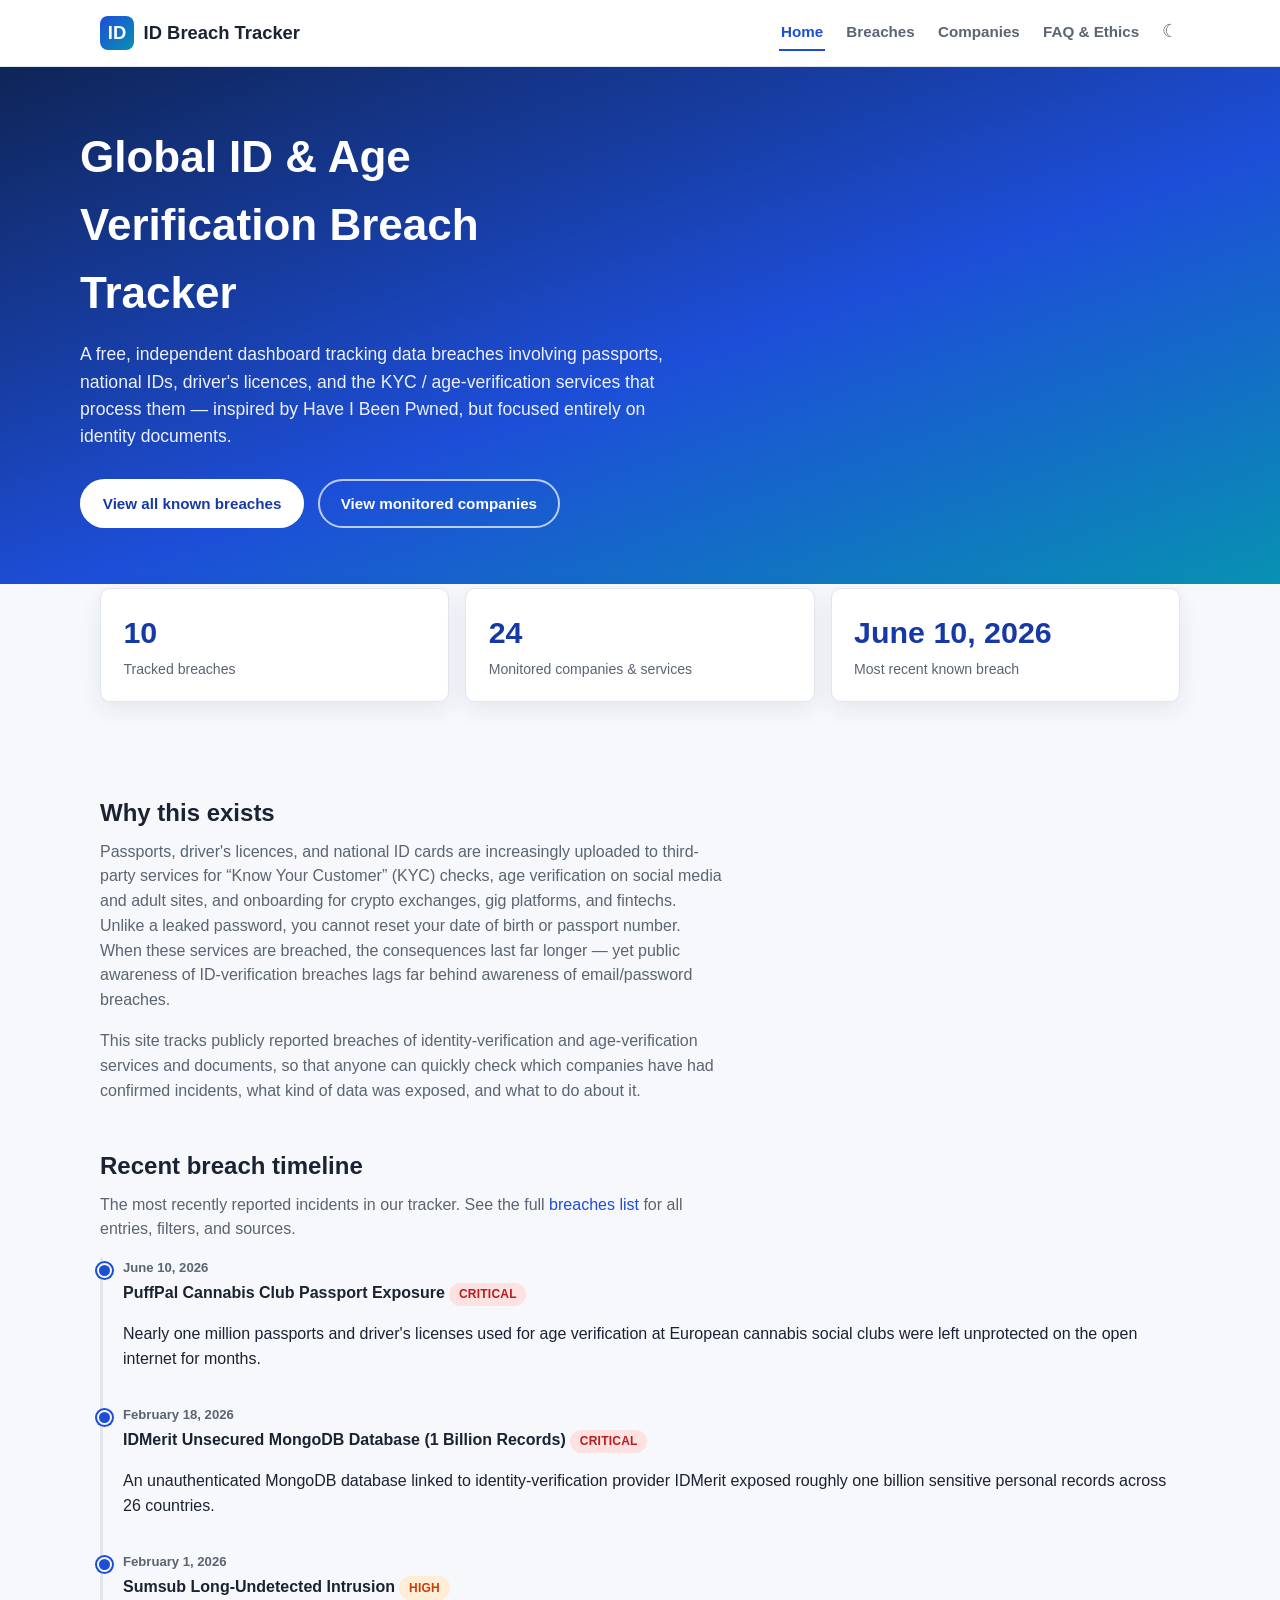
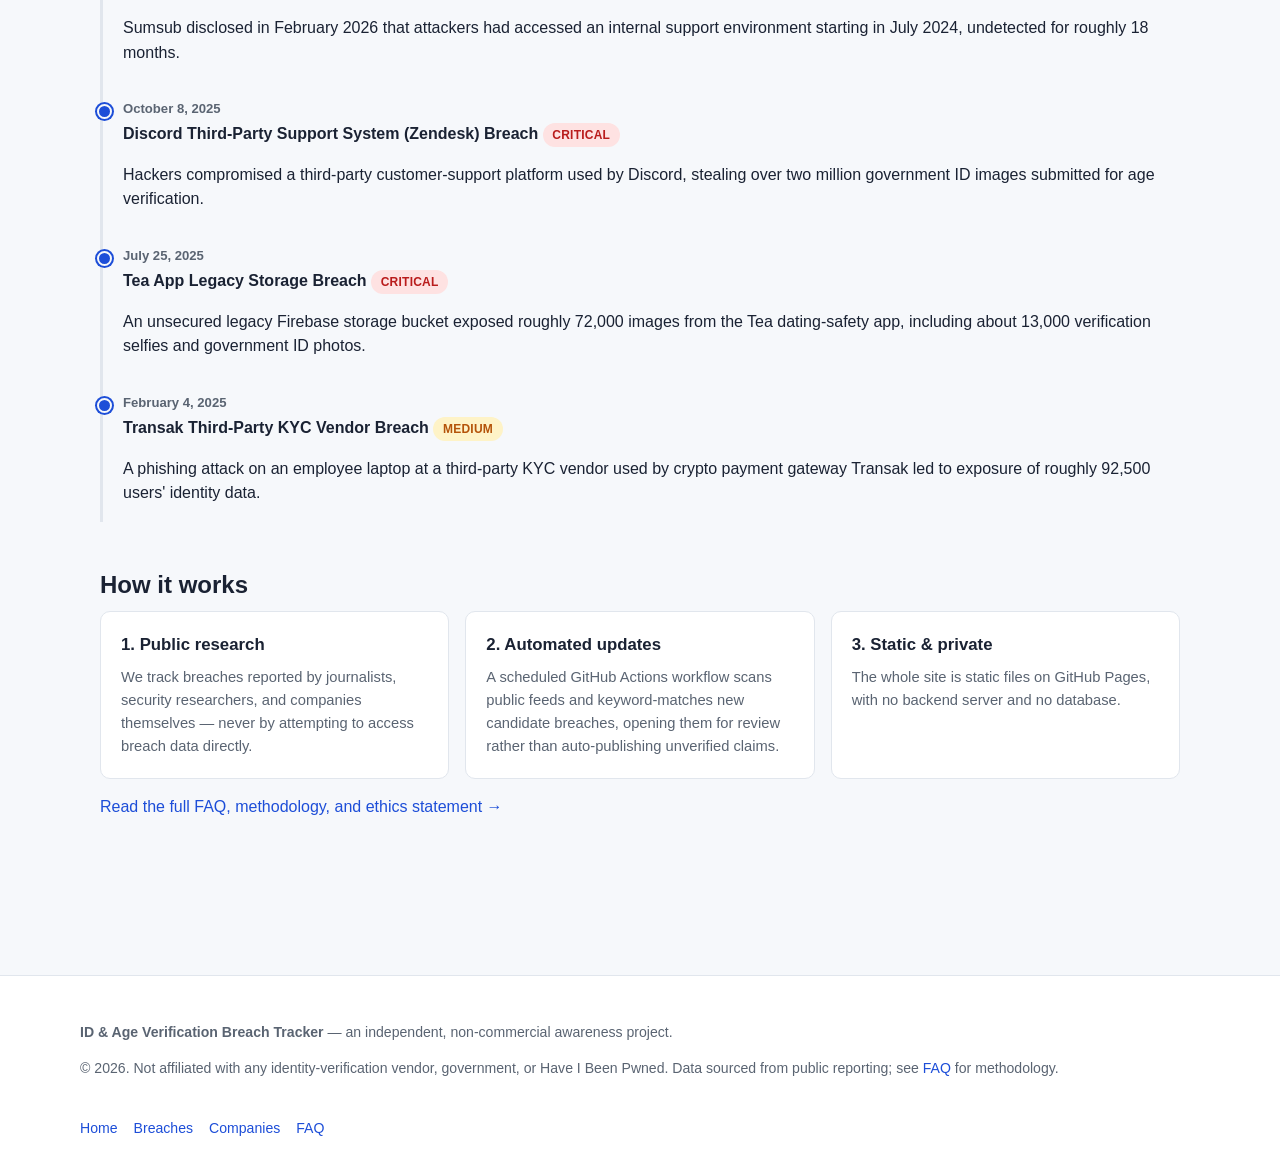
==== index.html @ c9e0ff4e "Force cache refresh (v2 asset versioning) and harden sort comparator" ====
<!DOCTYPE html>
<html lang="en">
<head>
<meta charset="UTF-8">
<meta name="viewport" content="width=device-width, initial-scale=1.0">
<title>Global ID & Age Verification Breach Tracker</title>
<meta name="description" content="Track worldwide data breaches involving passports, national IDs, driver's licences, and KYC/age-verification services.">
<link rel="icon" href="data:image/svg+xml,<svg xmlns=%22http://www.w3.org/2000/svg%22 viewBox=%220 0 100 100%22><rect width=%22100%22 height=%22100%22 rx=%2220%22 fill=%22%231d4ed8%22/><text x=%2250%22 y=%2265%22 font-size=%2250%22 fill=%22white%22 text-anchor=%22middle%22 font-family=%22sans-serif%22>ID</text></svg>">
<link rel="stylesheet" href="styles.css?v=v2">
<script>
(function() {
  try {
    var stored = localStorage.getItem('id-breach-tracker-theme');
    var theme = stored === 'dark' || stored === 'light' ? stored : (window.matchMedia('(prefers-color-scheme: dark)').matches ? 'dark' : 'light');
    document.documentElement.setAttribute('data-theme', theme);
  } catch (e) {}
})();
</script>
</head>
<body>
  <a class="skip-link" href="#main-content">Skip to main content</a>
  <header class="site-header">
    <div class="header-inner">
      <a class="brand" href="index.html">
        <span class="brand-mark" aria-hidden="true">ID</span>
        <span>ID Breach Tracker</span>
      </a>
      <nav class="main-nav" aria-label="Main navigation">
        <a href="index.html" aria-current="page">Home</a>
        <a href="breaches.html">Breaches</a>
        <a href="companies.html">Companies</a>
        <a href="faq.html">FAQ &amp; Ethics</a>
        <button type="button" id="theme-toggle" class="theme-toggle" aria-pressed="false" aria-label="Switch to dark mode" title="Switch to dark mode">☾</button>
      </nav>
    </div>
  </header>

<main id="main-content">
  <section class="hero">
    <div class="hero-inner">
      <h1>Global ID &amp; Age Verification Breach Tracker</h1>
      <p class="lede">A free, independent dashboard tracking data breaches involving passports, national IDs, driver's licences, and the KYC / age-verification services that process them &mdash; inspired by Have I Been Pwned, but focused entirely on identity documents.</p>
      <div class="hero-ctas">
        <a class="btn btn-primary" href="breaches.html">View all known breaches</a>
        <a class="btn btn-outline" href="companies.html">View monitored companies</a>
      </div>
    </div>
  </section>
  <div class="stats-grid" id="home-stats" aria-label="Site statistics">
    <div class="stat-card"><span class="stat-value">&hellip;</span><span class="stat-label">Loading stats</span></div>
  </div>
  <div class="page-container">
    <section aria-labelledby="what-heading">
      <h2 id="what-heading">Why this exists</h2>
      <p class="section-lede">Passports, driver's licences, and national ID cards are increasingly uploaded to third-party services for &ldquo;Know Your Customer&rdquo; (KYC) checks, age verification on social media and adult sites, and onboarding for crypto exchanges, gig platforms, and fintechs. Unlike a leaked password, you cannot reset your date of birth or passport number. When these services are breached, the consequences last far longer &mdash; yet public awareness of ID-verification breaches lags far behind awareness of email/password breaches.</p>
      <p class="section-lede">This site tracks publicly reported breaches of identity-verification and age-verification services and documents, so that anyone can quickly check which companies have had confirmed incidents, what kind of data was exposed, and what to do about it.</p>
    </section>
    <section aria-labelledby="timeline-heading">
      <h2 id="timeline-heading">Recent breach timeline</h2>
      <p class="section-lede">The most recently reported incidents in our tracker. See the full <a href="breaches.html">breaches list</a> for all entries, filters, and sources.</p>
      <div class="timeline" id="home-timeline" aria-live="polite"><p class="empty-state">Loading timeline&hellip;</p></div>
    </section>
    <section aria-labelledby="how-heading">
      <h2 id="how-heading">How it works</h2>
      <div class="card-grid">
        <div class="card"><h3>1. Public research</h3><p>We track breaches reported by journalists, security researchers, and companies themselves &mdash; never by attempting to access breach data directly.</p></div>
        <div class="card"><h3>2. Automated updates</h3><p>A scheduled GitHub Actions workflow scans public feeds and keyword-matches new candidate breaches, opening them for review rather than auto-publishing unverified claims.</p></div>
        <div class="card"><h3>3. Static &amp; private</h3><p>The whole site is static files on GitHub Pages, with no backend server and no database.</p></div>
      </div>
      <p><a href="faq.html">Read the full FAQ, methodology, and ethics statement →</a></p>
    </section>
  </div>

</main>
  <footer class="site-footer">
    <div class="footer-inner">
      <div>
        <p><strong>ID &amp; Age Verification Breach Tracker</strong> &mdash; an independent, non-commercial awareness project.</p>
        <p>&copy; <span id="footer-year">2026</span>. Not affiliated with any identity-verification vendor, government, or Have I Been Pwned. Data sourced from public reporting; see <a href="faq.html">FAQ</a> for methodology.</p>
      </div>
      <div class="footer-links">
        <a href="index.html">Home</a>
        <a href="breaches.html">Breaches</a>
        <a href="companies.html">Companies</a>
        <a href="faq.html">FAQ</a>
      </div>
    </div>
  </footer>

<script src="main.js?v=v2" defer></script>
</body>
</html>
---- styles.css ----
/* Global ID & Age Verification Breach Tracker - Stylesheet */
:root {
  --color-bg: #f6f8fb; --color-surface: #ffffff; --color-border: #e1e6ed;
  --color-text: #1a2233; --color-text-muted: #5a6472; --color-primary: #1d4ed8;
  --color-primary-dark: #1739a6; --color-accent: #0891b2; --color-danger: #b91c1c;
  --color-low: #15803d; --color-medium: #b45309; --color-high: #c2410c; --color-critical: #b91c1c;
  --radius: 10px; --max-width: 1120px;
  --font-sans: -apple-system, BlinkMacSystemFont, "Segoe UI", Roboto, Helvetica, Arial, sans-serif;
}
* { box-sizing: border-box; }
html { scroll-behavior: smooth; }
body { margin: 0; font-family: var(--font-sans); background: var(--color-bg); color: var(--color-text); line-height: 1.55; -webkit-font-smoothing: antialiased; transition: background 0.15s ease, color 0.15s ease; }
a { color: var(--color-primary); text-decoration: none; }
a:hover, a:focus { text-decoration: underline; }
a:focus-visible, button:focus-visible, input:focus-visible, select:focus-visible { outline: 3px solid var(--color-accent); outline-offset: 2px; }
img { max-width: 100%; }
.skip-link { position: absolute; left: -999px; top: 0; background: var(--color-primary); color: #fff; padding: 0.75rem 1rem; z-index: 100; border-radius: 0 0 8px 0; }
.skip-link:focus { left: 0; }
.site-header { background: var(--color-surface); border-bottom: 1px solid var(--color-border); position: sticky; top: 0; z-index: 20; transition: background 0.15s ease, border-color 0.15s ease; }
.header-inner { max-width: var(--max-width); margin: 0 auto; display: flex; align-items: center; justify-content: space-between; padding: 0.9rem 1.25rem; gap: 1rem; flex-wrap: wrap; }
.brand { display: flex; align-items: center; gap: 0.6rem; font-weight: 700; font-size: 1.15rem; color: var(--color-text); }
.brand-mark { display: inline-flex; align-items: center; justify-content: center; width: 34px; height: 34px; border-radius: 8px; background: linear-gradient(135deg, var(--color-primary), var(--color-accent)); color: #fff; font-weight: 800; }
.header-right { display: flex; align-items: center; gap: 1.5rem; flex-wrap: wrap; }
.main-nav { display: flex; align-items: center; gap: 1.25rem; flex-wrap: wrap; }
.main-nav a { color: var(--color-text-muted); font-weight: 600; font-size: 0.95rem; padding: 0.35rem 0.1rem; border-bottom: 2px solid transparent; }
.main-nav a:hover, .main-nav a[aria-current="page"] { color: var(--color-primary); text-decoration: none; border-bottom-color: var(--color-primary); }
.theme-toggle {
  appearance: none;
  background: transparent;
  border: none;
  color: var(--color-text-muted);
  font-size: 1.1rem;
  line-height: 1;
  padding: 0.35rem 0.1rem;
  margin: 0;
  cursor: pointer;
  border-bottom: 2px solid transparent;
  font-family: inherit;
  transition: color 0.15s ease;
}
.theme-toggle:hover { color: var(--color-primary); text-decoration: none; }
.page-container { max-width: var(--max-width); margin: 0 auto; padding: 2rem 1.25rem 4rem; }
.hero { background: linear-gradient(160deg, #0f2557 0%, #1d4ed8 55%, #0891b2 100%); color: #fff; padding: 3.5rem 1.25rem; transition: background 0.2s ease; }
.hero-inner { max-width: var(--max-width); margin: 0 auto; }
.hero h1 { font-size: clamp(1.9rem, 4vw, 2.75rem); margin: 0 0 0.9rem; max-width: 20ch; }
.hero p.lede { font-size: 1.1rem; max-width: 60ch; color: rgba(255,255,255,0.92); margin: 0 0 1.75rem; }
.hero-ctas { display: flex; gap: 0.85rem; flex-wrap: wrap; }
.btn { display: inline-block; padding: 0.7rem 1.3rem; border-radius: 999px; font-weight: 700; font-size: 0.95rem; cursor: pointer; border: 2px solid transparent; transition: transform 0.08s ease, background 0.15s ease; }
.btn:hover { text-decoration: none; transform: translateY(-1px); }
.btn-primary { background: #ffffff; color: var(--color-primary-dark); }
.btn-primary:hover { background: #eef2ff; }
.btn-outline { background: transparent; color: #fff; border-color: rgba(255,255,255,0.7); }
.btn-outline:hover { background: rgba(255,255,255,0.12); }
.btn-solid { background: var(--color-primary); color: #fff; }
.btn-solid:hover { background: var(--color-primary-dark); }
.stats-grid { display: grid; grid-template-columns: repeat(auto-fit, minmax(180px, 1fr)); gap: 1rem; margin: -2.5rem auto 2.5rem; max-width: var(--max-width); padding: 0 1.25rem; position: relative; z-index: 5; }
.stat-card { background: var(--color-surface); border: 1px solid var(--color-border); border-radius: var(--radius); padding: 1.25rem 1.4rem; box-shadow: 0 8px 24px rgba(15, 37, 87, 0.08); transition: background 0.15s ease, border-color 0.15s ease; }
.stat-value { font-size: 1.9rem; font-weight: 800; color: var(--color-primary-dark); display: block; }
.stat-label { color: var(--color-text-muted); font-size: 0.88rem; }
section { margin-bottom: 2.75rem; }
section > h2 { font-size: 1.5rem; margin-bottom: 0.5rem; }
section > p.section-lede { color: var(--color-text-muted); max-width: 70ch; margin-top: 0; }
.card-grid { display: grid; grid-template-columns: repeat(auto-fill, minmax(280px, 1fr)); gap: 1rem; }
.card { background: var(--color-surface); border: 1px solid var(--color-border); border-radius: var(--radius); padding: 1.25rem; display: flex; flex-direction: column; gap: 0.5rem; transition: background 0.15s ease, border-color 0.15s ease; }
.card h3 { margin: 0; font-size: 1.05rem; }
.card p { margin: 0; color: var(--color-text-muted); font-size: 0.92rem; }
.timeline { border-left: 3px solid var(--color-border); padding-left: 1.25rem; display: flex; flex-direction: column; gap: 1.1rem; }
.timeline-item { position: relative; }
.timeline-item::before { content: ""; position: absolute; left: -1.62rem; top: 0.3rem; width: 11px; height: 11px; border-radius: 50%; background: var(--color-primary); border: 2px solid var(--color-bg); box-shadow: 0 0 0 2px var(--color-primary); }
.timeline-date { font-size: 0.82rem; color: var(--color-text-muted); font-weight: 600; }
.timeline-title { font-weight: 700; margin: 0.15rem 0; }
.timeline-item a { color: var(--color-text); }
.timeline-item a:hover { color: var(--color-primary); }
.badge { display: inline-block; padding: 0.15rem 0.6rem; border-radius: 999px; font-size: 0.75rem; font-weight: 700; text-transform: uppercase; letter-spacing: 0.02em; }
.badge-low { background: #dcfce7; color: var(--color-low); }
.badge-medium { background: #fef3c7; color: var(--color-medium); }
.badge-high { background: #ffedd5; color: var(--color-high); }
.badge-critical { background: #fee2e2; color: var(--color-critical); }
.badge-region { background: #e0e7ff; color: #3730a3; }
.badge-type { background: #cffafe; color: #155e75; }
.filter-bar { display: flex; flex-wrap: wrap; gap: 0.75rem; align-items: end; background: var(--color-surface); border: 1px solid var(--color-border); border-radius: var(--radius); padding: 1rem; margin-bottom: 1.25rem; transition: background 0.15s ease, border-color 0.15s ease; }
.filter-field { display: flex; flex-direction: column; gap: 0.3rem; min-width: 160px; }
.filter-field label { font-size: 0.8rem; font-weight: 700; color: var(--color-text-muted); }
input, select, textarea { font-family: inherit; font-size: 0.95rem; padding: 0.55rem 0.7rem; border: 1px solid var(--color-border); border-radius: 8px; background: var(--color-surface); color: var(--color-text); }
.filter-count { margin-left: auto; color: var(--color-text-muted); font-size: 0.9rem; align-self: center; }
.breach-list { display: flex; flex-direction: column; gap: 0.9rem; }
.breach-card { background: var(--color-surface); border: 1px solid var(--color-border); border-radius: var(--radius); padding: 1.25rem 1.4rem; transition: background 0.15s ease, border-color 0.15s ease; }
.breach-card-top { display: flex; justify-content: space-between; gap: 1rem; flex-wrap: wrap; align-items: baseline; }
.breach-card h3 { margin: 0.2rem 0 0.4rem; font-size: 1.15rem; }
.breach-meta { display: flex; gap: 0.4rem; flex-wrap: wrap; margin: 0.4rem 0 0.6rem; }
.breach-card .summary { margin: 0 0 0.6rem; color: var(--color-text); }
.breach-card details summary { cursor: pointer; font-weight: 700; color: var(--color-primary); font-size: 0.9rem; margin-top: 0.4rem; }
.breach-card details[open] summary { margin-bottom: 0.5rem; }
.source-list { margin: 0.4rem 0 0; padding-left: 1.2rem; font-size: 0.88rem; }
.data-types-list { display: flex; flex-wrap: wrap; gap: 0.35rem; margin: 0.4rem 0; padding: 0; list-style: none; }
.data-types-list li { background: #f1f5f9; border: 1px solid var(--color-border); padding: 0.15rem 0.55rem; border-radius: 6px; font-size: 0.78rem; color: var(--color-text-muted); }
.company-card { position: relative; }
.company-card h3 a { color: var(--color-text); }
.company-card .company-link { font-size: 0.85rem; }
.company-badges { display: flex; gap: 0.4rem; flex-wrap: wrap; }
.breach-count { font-size: 0.85rem; font-weight: 700; color: var(--color-danger); }
.breach-count.none { color: var(--color-low); }
.check-form { background: var(--color-surface); border: 1px solid var(--color-border); border-radius: var(--radius); padding: 1.5rem; display: flex; flex-direction: column; gap: 1.25rem; max-width: 640px; }
.check-form fieldset { border: none; padding: 0; margin: 0; display: flex; flex-direction: column; gap: 0.5rem; }
.check-form legend { font-weight: 700; margin-bottom: 0.4rem; padding: 0; }
.checkbox-grid { display: grid; grid-template-columns: repeat(auto-fill, minmax(180px, 1fr)); gap: 0.5rem; max-height: 260px; overflow-y: auto; padding: 0.75rem; border: 1px solid var(--color-border); border-radius: 8px; background: var(--color-bg); }
.checkbox-item { display: flex; align-items: center; gap: 0.5rem; font-size: 0.92rem; }
.checkbox-item input { margin: 0; }
#check-results { margin-top: 1.5rem; }
.result-banner { border-radius: var(--radius); padding: 1.1rem 1.3rem; margin-bottom: 1rem; font-weight: 600; }
.result-banner.warn { background: #fef2f2; border: 1px solid #fecaca; color: #7f1d1d; }
.result-banner.ok { background: #f0fdf4; border: 1px solid #bbf7d0; color: #14532d; }
.guidance-list { padding-left: 1.3rem; }
.guidance-list li { margin-bottom: 0.4rem; }
.faq-item { background: var(--color-surface); border: 1px solid var(--color-border); border-radius: var(--radius); padding: 1rem 1.25rem; margin-bottom: 0.75rem; transition: background 0.15s ease, border-color 0.15s ease; }
.faq-item summary { font-weight: 700; cursor: pointer; font-size: 1.02rem; }
.faq-item[open] summary { margin-bottom: 0.6rem; }
.site-footer { border-top: 1px solid var(--color-border); background: var(--color-surface); padding: 2rem 1.25rem; margin-top: 3rem; transition: background 0.15s ease, border-color 0.15s ease; }
.footer-inner { max-width: var(--max-width); margin: 0 auto; display: flex; justify-content: space-between; gap: 1.5rem; flex-wrap: wrap; color: var(--color-text-muted); font-size: 0.88rem; }
.footer-links { display: flex; gap: 1rem; flex-wrap: wrap; }
.visually-hidden { position: absolute; width: 1px; height: 1px; overflow: hidden; clip: rect(0 0 0 0); white-space: nowrap; }
.empty-state { text-align: center; padding: 2.5rem 1rem; color: var(--color-text-muted); }
@media (max-width: 640px) {
  .header-inner { flex-direction: column; align-items: flex-start; }
  .stats-grid { margin-top: -1.5rem; }
  .filter-count { margin-left: 0; }
}

/* ---------- Dark mode ---------- */
[data-theme="dark"] {
  --color-bg: #0f1420;
  --color-surface: #171e2e;
  --color-border: #2a3346;
  --color-text: #e6e9f0;
  --color-text-muted: #9aa4b8;
  --color-primary: #5b8def;
  --color-primary-dark: #7ea6f5;
  --color-accent: #22d3ee;
  --color-danger: #f87171;
  --color-low: #4ade80;
  --color-medium: #fbbf24;
  --color-high: #fb923c;
  --color-critical: #f87171;
}
[data-theme="dark"] .hero {
  background: linear-gradient(160deg, #060b1a 0%, #14265e 55%, #075566 100%);
}
[data-theme="dark"] .btn-primary { background: #1a2233; color: #cfe0ff; }
[data-theme="dark"] .btn-primary:hover { background: #22304a; }
[data-theme="dark"] .badge-low { background: #123423; }
[data-theme="dark"] .badge-medium { background: #3a2c08; }
[data-theme="dark"] .badge-high { background: #3a2308; }
[data-theme="dark"] .badge-critical { background: #3a1414; }
[data-theme="dark"] .badge-region { background: #1c2340; color: #b7c3ff; }
[data-theme="dark"] .badge-type { background: #103038; color: #8fe3f2; }
[data-theme="dark"] .data-types-list li { background: #1b2334; }
[data-theme="dark"] .result-banner.warn { background: #3a1414; border-color: #5c2323; color: #ffd0d0; }
[data-theme="dark"] .result-banner.ok { background: #12301f; border-color: #205234; color: #c6f5da; }
[data-theme="dark"] .stat-card { box-shadow: 0 8px 24px rgba(0, 0, 0, 0.35); }
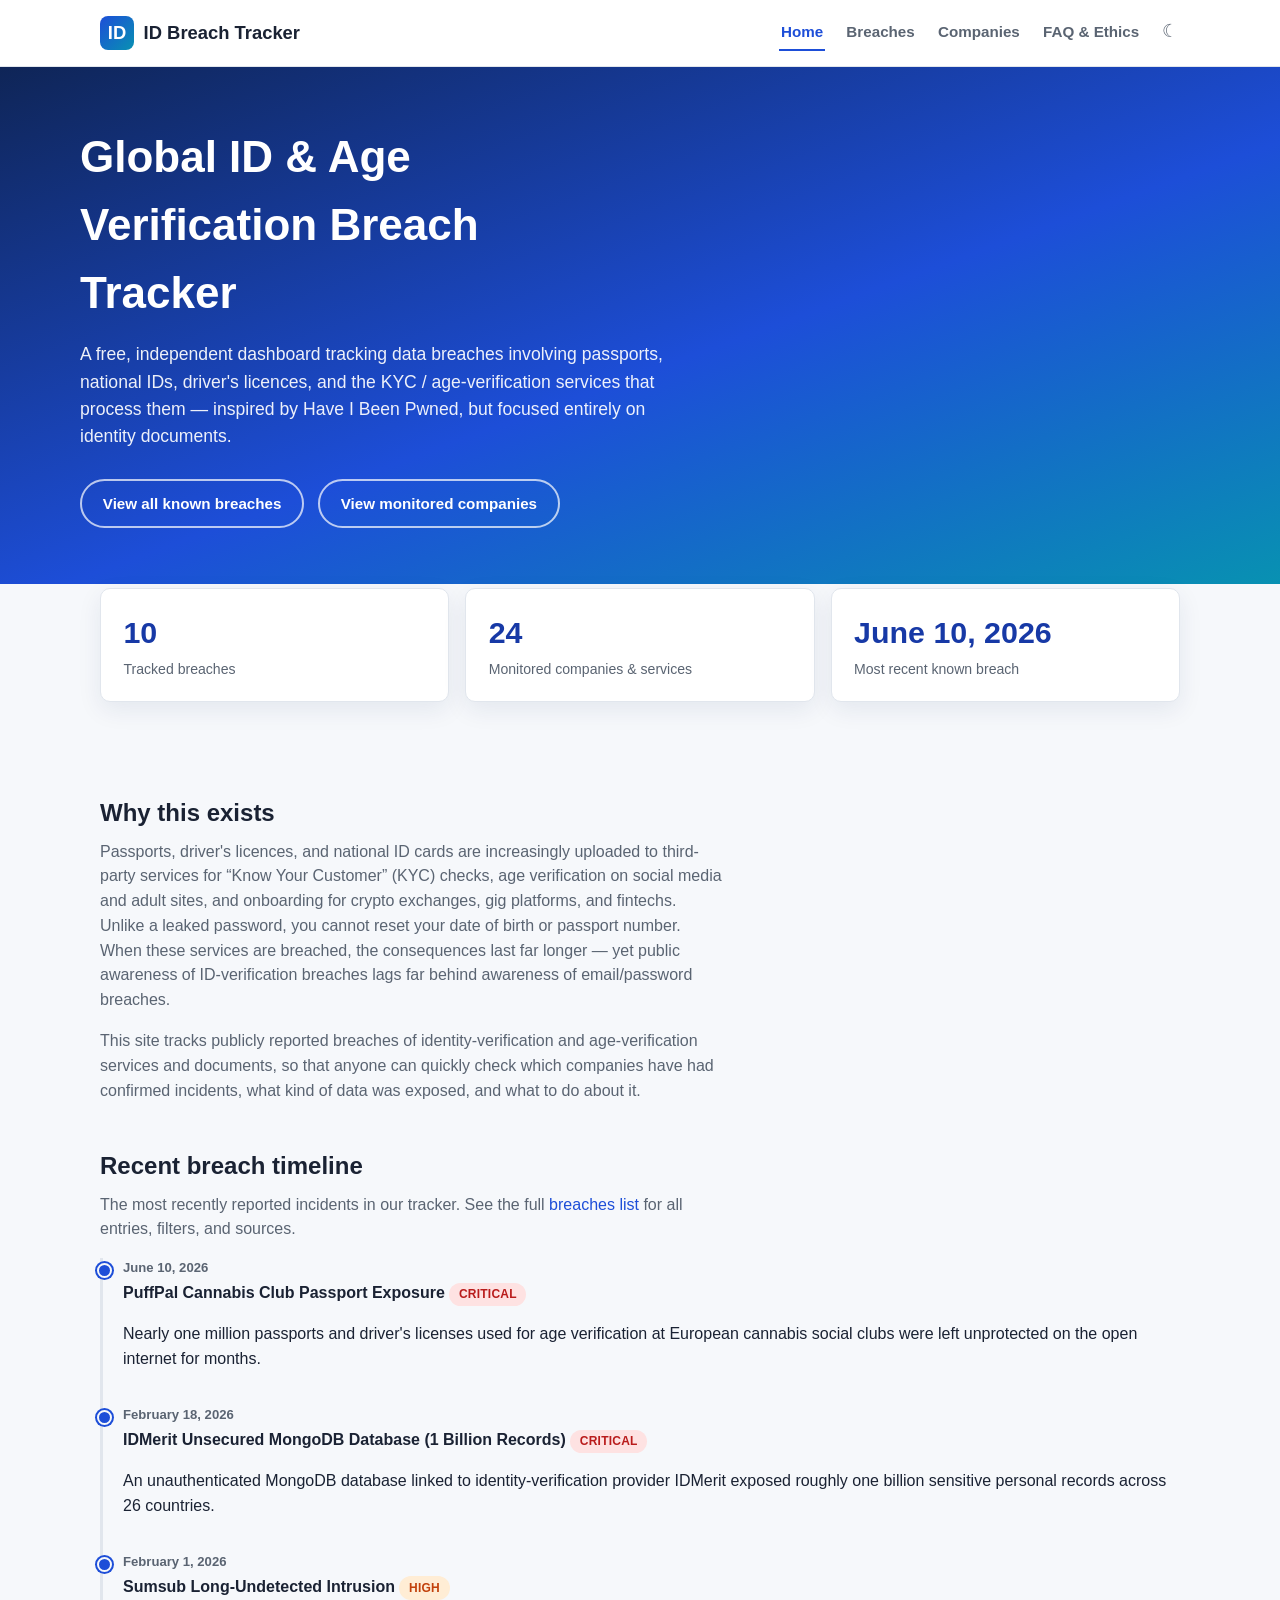
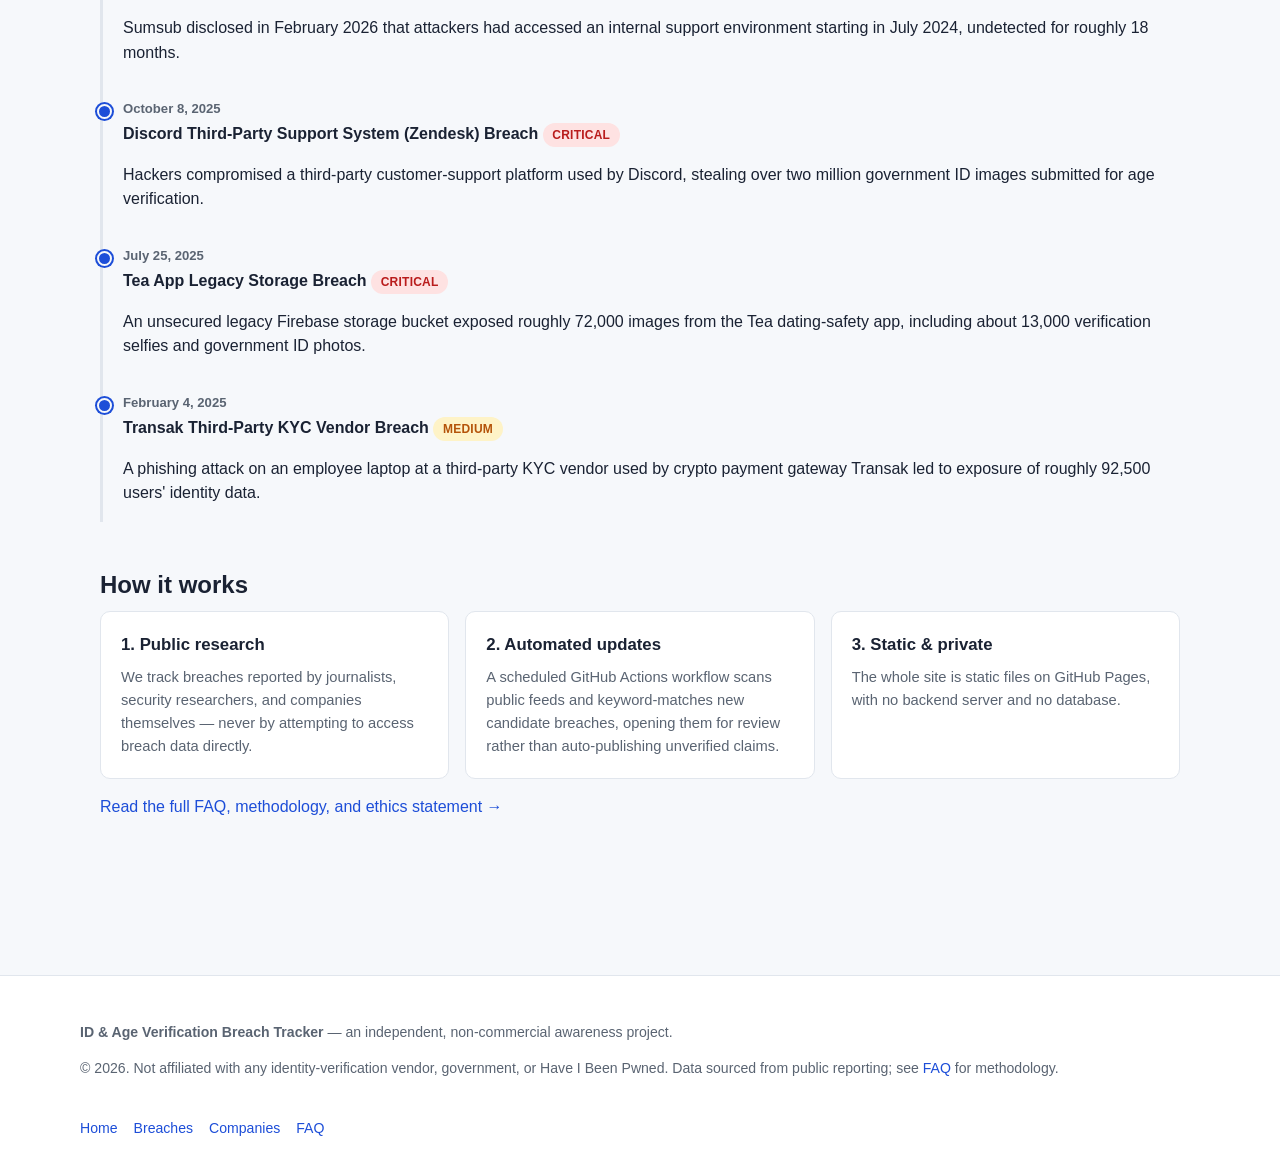
==== commit 801ff46f: "Make homepage hero buttons match: both use outline style" ====
--- a/index.html
+++ b/index.html
@@ -6,7 +6,7 @@
 <title>Global ID & Age Verification Breach Tracker</title>
 <meta name="description" content="Track worldwide data breaches involving passports, national IDs, driver's licences, and KYC/age-verification services.">
 <link rel="icon" href="data:image/svg+xml,<svg xmlns=%22http://www.w3.org/2000/svg%22 viewBox=%220 0 100 100%22><rect width=%22100%22 height=%22100%22 rx=%2220%22 fill=%22%231d4ed8%22/><text x=%2250%22 y=%2265%22 font-size=%2250%22 fill=%22white%22 text-anchor=%22middle%22 font-family=%22sans-serif%22>ID</text></svg>">
-<link rel="stylesheet" href="styles.css?v=v2">
+<link rel="stylesheet" href="styles.css?v=v3">
 <script>
 (function() {
   try {
@@ -41,7 +41,7 @@
       <h1>Global ID &amp; Age Verification Breach Tracker</h1>
       <p class="lede">A free, independent dashboard tracking data breaches involving passports, national IDs, driver's licences, and the KYC / age-verification services that process them &mdash; inspired by Have I Been Pwned, but focused entirely on identity documents.</p>
       <div class="hero-ctas">
-        <a class="btn btn-primary" href="breaches.html">View all known breaches</a>
+        <a class="btn btn-outline" href="breaches.html">View all known breaches</a>
         <a class="btn btn-outline" href="companies.html">View monitored companies</a>
       </div>
     </div>
@@ -87,6 +87,6 @@
     </div>
   </footer>
 
-<script src="main.js?v=v2" defer></script>
+<script src="main.js?v=v3" defer></script>
 </body>
 </html>
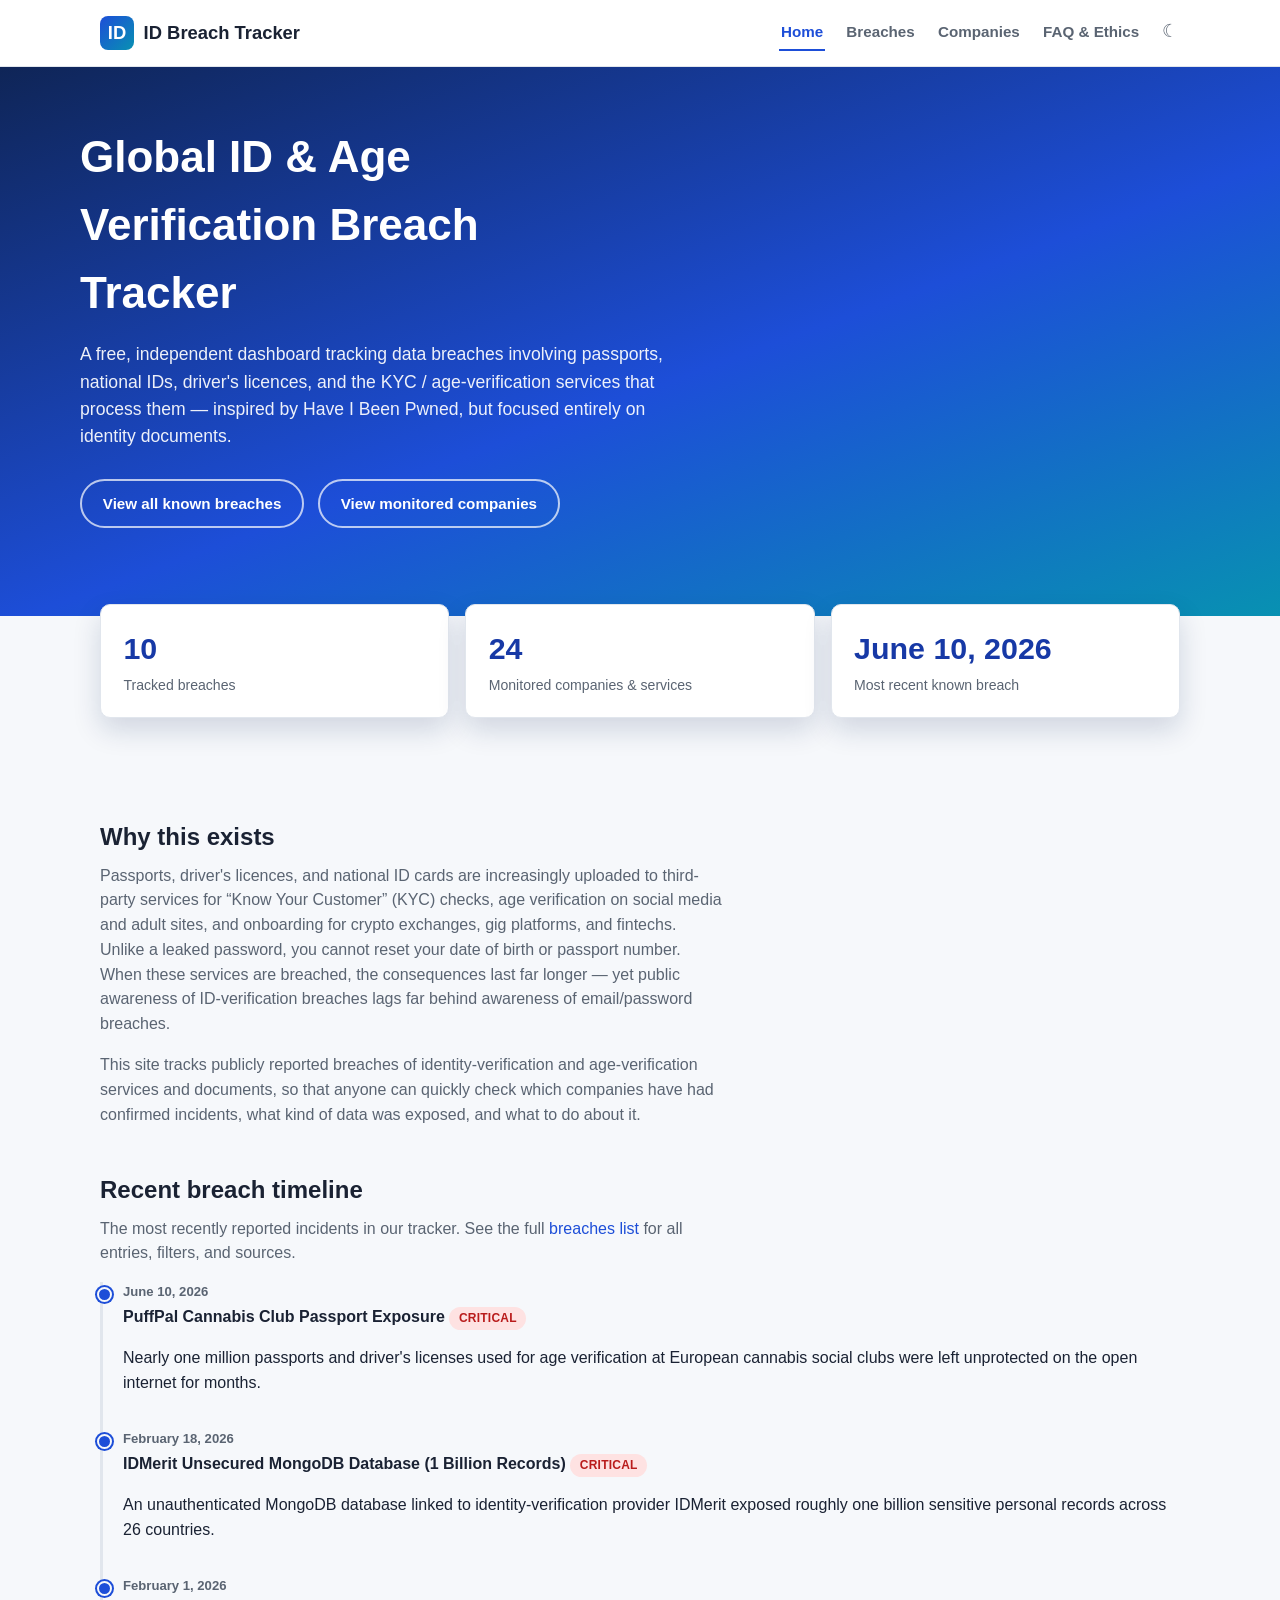
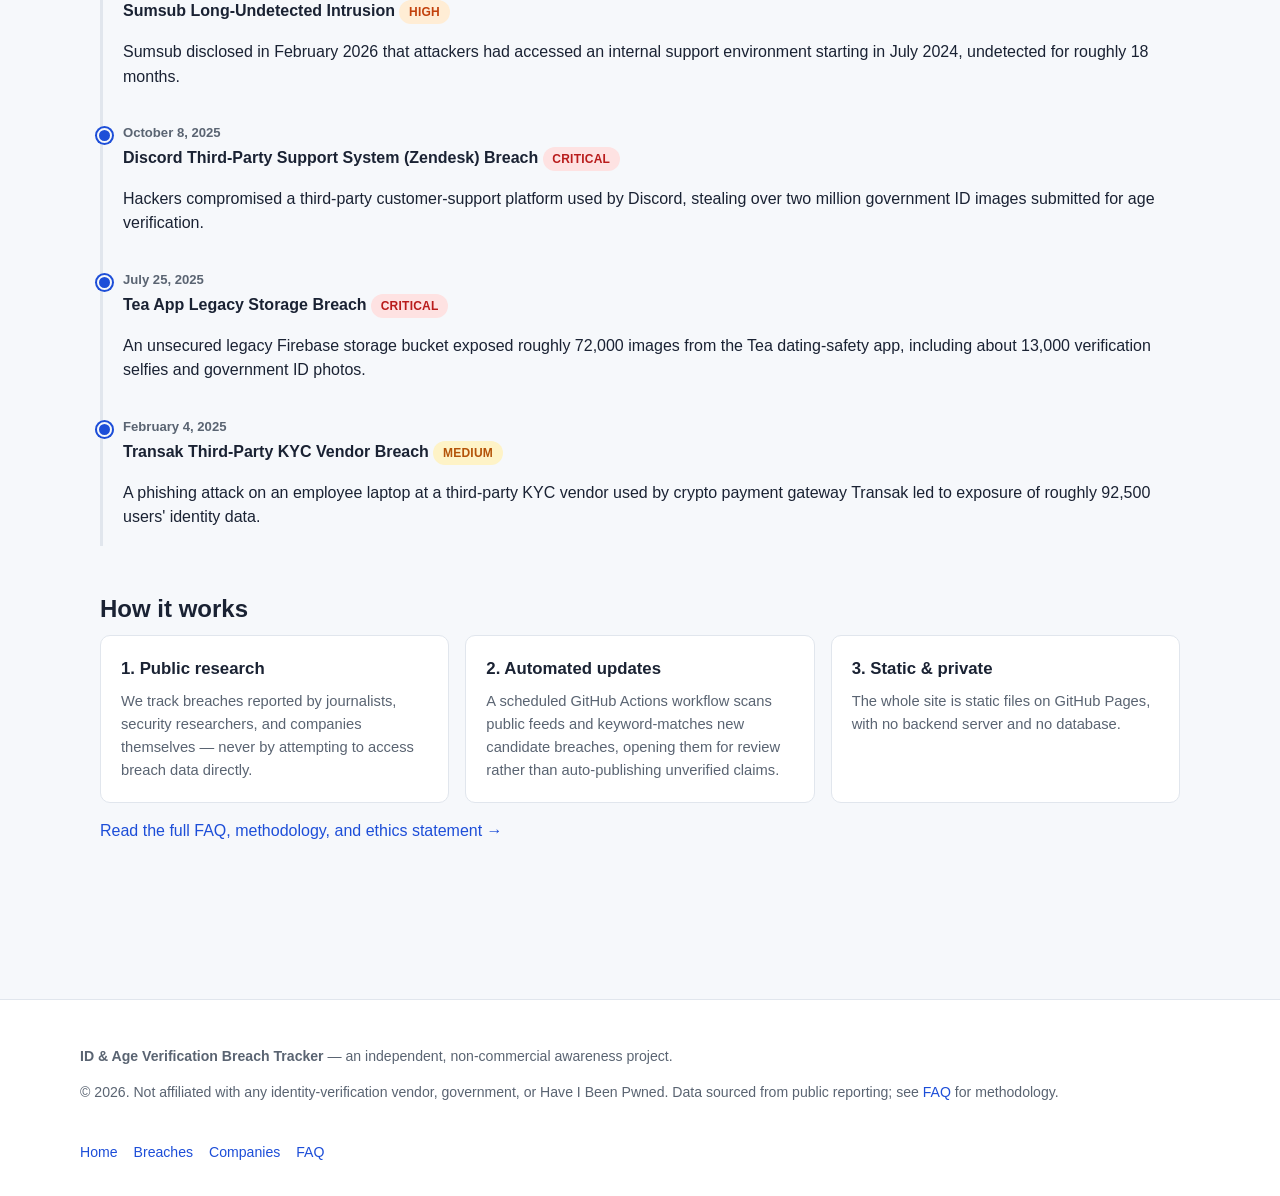
==== commit 4faed917: "Bump asset version to v4 so all pages pick up the new hero/stats spacing" ====
--- a/index.html
+++ b/index.html
@@ -6,7 +6,7 @@
 <title>Global ID & Age Verification Breach Tracker</title>
 <meta name="description" content="Track worldwide data breaches involving passports, national IDs, driver's licences, and KYC/age-verification services.">
 <link rel="icon" href="data:image/svg+xml,<svg xmlns=%22http://www.w3.org/2000/svg%22 viewBox=%220 0 100 100%22><rect width=%22100%22 height=%22100%22 rx=%2220%22 fill=%22%231d4ed8%22/><text x=%2250%22 y=%2265%22 font-size=%2250%22 fill=%22white%22 text-anchor=%22middle%22 font-family=%22sans-serif%22>ID</text></svg>">
-<link rel="stylesheet" href="styles.css?v=v3">
+<link rel="stylesheet" href="styles.css?v=v4">
 <script>
 (function() {
   try {
@@ -87,6 +87,6 @@
     </div>
   </footer>
 
-<script src="main.js?v=v3" defer></script>
+<script src="main.js?v=v4" defer></script>
 </body>
 </html>
--- a/styles.css
+++ b/styles.css
@@ -40,7 +40,7 @@
 }
 .theme-toggle:hover { color: var(--color-primary); text-decoration: none; }
 .page-container { max-width: var(--max-width); margin: 0 auto; padding: 2rem 1.25rem 4rem; }
-.hero { background: linear-gradient(160deg, #0f2557 0%, #1d4ed8 55%, #0891b2 100%); color: #fff; padding: 3.5rem 1.25rem; transition: background 0.2s ease; }
+.hero { background: linear-gradient(160deg, #0f2557 0%, #1d4ed8 55%, #0891b2 100%); color: #fff; padding: 3.5rem 1.25rem 5.5rem; transition: background 0.2s ease; }
 .hero-inner { max-width: var(--max-width); margin: 0 auto; }
 .hero h1 { font-size: clamp(1.9rem, 4vw, 2.75rem); margin: 0 0 0.9rem; max-width: 20ch; }
 .hero p.lede { font-size: 1.1rem; max-width: 60ch; color: rgba(255,255,255,0.92); margin: 0 0 1.75rem; }
@@ -53,8 +53,8 @@
 .btn-outline:hover { background: rgba(255,255,255,0.12); }
 .btn-solid { background: var(--color-primary); color: #fff; }
 .btn-solid:hover { background: var(--color-primary-dark); }
-.stats-grid { display: grid; grid-template-columns: repeat(auto-fit, minmax(180px, 1fr)); gap: 1rem; margin: -2.5rem auto 2.5rem; max-width: var(--max-width); padding: 0 1.25rem; position: relative; z-index: 5; }
-.stat-card { background: var(--color-surface); border: 1px solid var(--color-border); border-radius: var(--radius); padding: 1.25rem 1.4rem; box-shadow: 0 8px 24px rgba(15, 37, 87, 0.08); transition: background 0.15s ease, border-color 0.15s ease; }
+.stats-grid { display: grid; grid-template-columns: repeat(auto-fit, minmax(180px, 1fr)); gap: 1rem; margin: -3.5rem auto 3rem; max-width: var(--max-width); padding: 0 1.25rem; position: relative; z-index: 5; }
+.stat-card { background: var(--color-surface); border: 1px solid var(--color-border); border-radius: var(--radius); padding: 1.25rem 1.4rem; box-shadow: 0 12px 28px rgba(15, 37, 87, 0.16); transition: background 0.15s ease, border-color 0.15s ease; }
 .stat-value { font-size: 1.9rem; font-weight: 800; color: var(--color-primary-dark); display: block; }
 .stat-label { color: var(--color-text-muted); font-size: 0.88rem; }
 section { margin-bottom: 2.75rem; }
@@ -122,7 +122,7 @@
 .empty-state { text-align: center; padding: 2.5rem 1rem; color: var(--color-text-muted); }
 @media (max-width: 640px) {
   .header-inner { flex-direction: column; align-items: flex-start; }
-  .stats-grid { margin-top: -1.5rem; }
+  .stats-grid { margin-top: -2rem; }
   .filter-count { margin-left: 0; }
 }
 
@@ -156,4 +156,4 @@
 [data-theme="dark"] .data-types-list li { background: #1b2334; }
 [data-theme="dark"] .result-banner.warn { background: #3a1414; border-color: #5c2323; color: #ffd0d0; }
 [data-theme="dark"] .result-banner.ok { background: #12301f; border-color: #205234; color: #c6f5da; }
-[data-theme="dark"] .stat-card { box-shadow: 0 8px 24px rgba(0, 0, 0, 0.35); }
+[data-theme="dark"] .stat-card { box-shadow: 0 12px 28px rgba(0, 0, 0, 0.45); }
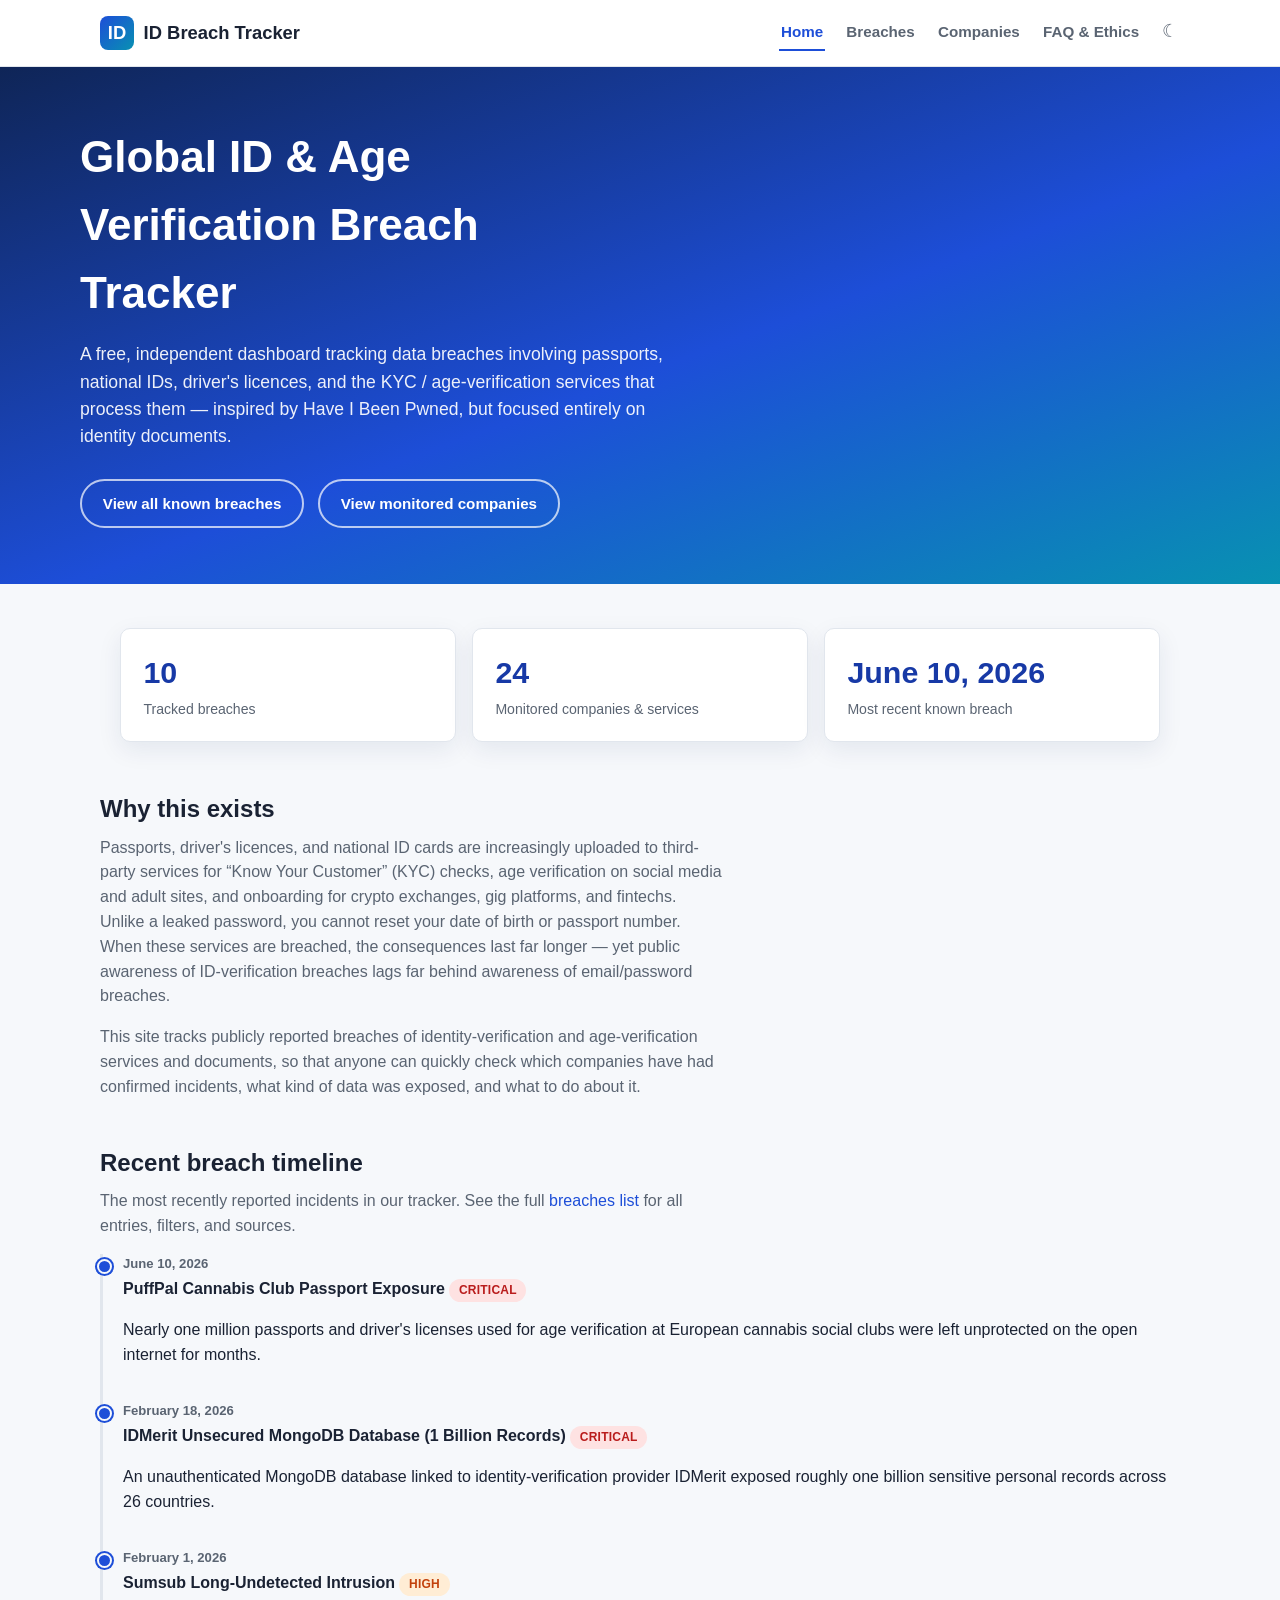
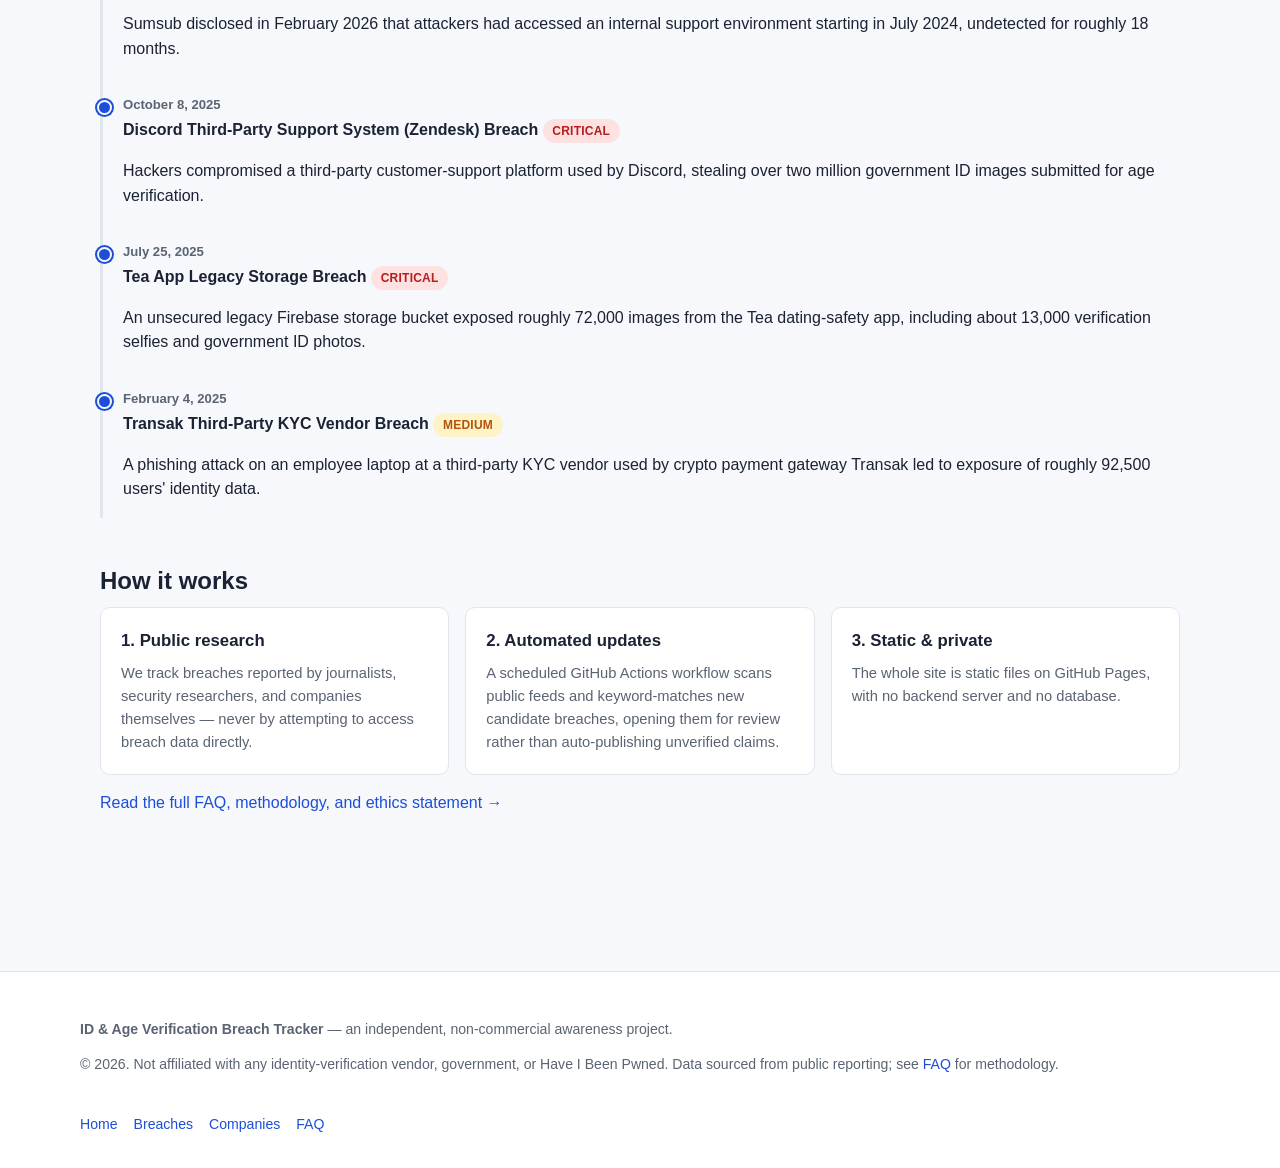
==== commit 9d536324: "Fix stats card spacing: move below hero into page container (v5)" ====
--- a/index.html
+++ b/index.html
@@ -6,7 +6,7 @@
 <title>Global ID & Age Verification Breach Tracker</title>
 <meta name="description" content="Track worldwide data breaches involving passports, national IDs, driver's licences, and KYC/age-verification services.">
 <link rel="icon" href="data:image/svg+xml,<svg xmlns=%22http://www.w3.org/2000/svg%22 viewBox=%220 0 100 100%22><rect width=%22100%22 height=%22100%22 rx=%2220%22 fill=%22%231d4ed8%22/><text x=%2250%22 y=%2265%22 font-size=%2250%22 fill=%22white%22 text-anchor=%22middle%22 font-family=%22sans-serif%22>ID</text></svg>">
-<link rel="stylesheet" href="styles.css?v=v4">
+<link rel="stylesheet" href="styles.css?v=v5">
 <script>
 (function() {
   try {
@@ -46,10 +46,10 @@
       </div>
     </div>
   </section>
-  <div class="stats-grid" id="home-stats" aria-label="Site statistics">
-    <div class="stat-card"><span class="stat-value">&hellip;</span><span class="stat-label">Loading stats</span></div>
-  </div>
-  <div class="page-container">
+  <div class="page-container" style="padding-top:0;">
+    <div class="stats-grid" id="home-stats" aria-label="Site statistics">
+      <div class="stat-card"><span class="stat-value">&hellip;</span><span class="stat-label">Loading stats</span></div>
+    </div>
     <section aria-labelledby="what-heading">
       <h2 id="what-heading">Why this exists</h2>
       <p class="section-lede">Passports, driver's licences, and national ID cards are increasingly uploaded to third-party services for &ldquo;Know Your Customer&rdquo; (KYC) checks, age verification on social media and adult sites, and onboarding for crypto exchanges, gig platforms, and fintechs. Unlike a leaked password, you cannot reset your date of birth or passport number. When these services are breached, the consequences last far longer &mdash; yet public awareness of ID-verification breaches lags far behind awareness of email/password breaches.</p>
@@ -87,6 +87,6 @@
     </div>
   </footer>
 
-<script src="main.js?v=v4" defer></script>
+<script src="main.js?v=v5" defer></script>
 </body>
 </html>
--- a/styles.css
+++ b/styles.css
@@ -40,7 +40,7 @@
 }
 .theme-toggle:hover { color: var(--color-primary); text-decoration: none; }
 .page-container { max-width: var(--max-width); margin: 0 auto; padding: 2rem 1.25rem 4rem; }
-.hero { background: linear-gradient(160deg, #0f2557 0%, #1d4ed8 55%, #0891b2 100%); color: #fff; padding: 3.5rem 1.25rem 5.5rem; transition: background 0.2s ease; }
+.hero { background: linear-gradient(160deg, #0f2557 0%, #1d4ed8 55%, #0891b2 100%); color: #fff; padding: 3.5rem 1.25rem; transition: background 0.2s ease; }
 .hero-inner { max-width: var(--max-width); margin: 0 auto; }
 .hero h1 { font-size: clamp(1.9rem, 4vw, 2.75rem); margin: 0 0 0.9rem; max-width: 20ch; }
 .hero p.lede { font-size: 1.1rem; max-width: 60ch; color: rgba(255,255,255,0.92); margin: 0 0 1.75rem; }
@@ -53,8 +53,8 @@
 .btn-outline:hover { background: rgba(255,255,255,0.12); }
 .btn-solid { background: var(--color-primary); color: #fff; }
 .btn-solid:hover { background: var(--color-primary-dark); }
-.stats-grid { display: grid; grid-template-columns: repeat(auto-fit, minmax(180px, 1fr)); gap: 1rem; margin: -3.5rem auto 3rem; max-width: var(--max-width); padding: 0 1.25rem; position: relative; z-index: 5; }
-.stat-card { background: var(--color-surface); border: 1px solid var(--color-border); border-radius: var(--radius); padding: 1.25rem 1.4rem; box-shadow: 0 12px 28px rgba(15, 37, 87, 0.16); transition: background 0.15s ease, border-color 0.15s ease; }
+.stats-grid { display: grid; grid-template-columns: repeat(auto-fit, minmax(180px, 1fr)); gap: 1rem; margin: 2.5rem auto 3rem; max-width: var(--max-width); padding: 0 1.25rem; position: relative; z-index: 5; }
+.stat-card { background: var(--color-surface); border: 1px solid var(--color-border); border-radius: var(--radius); padding: 1.25rem 1.4rem; box-shadow: 0 8px 24px rgba(15, 37, 87, 0.08); transition: background 0.15s ease, border-color 0.15s ease; }
 .stat-value { font-size: 1.9rem; font-weight: 800; color: var(--color-primary-dark); display: block; }
 .stat-label { color: var(--color-text-muted); font-size: 0.88rem; }
 section { margin-bottom: 2.75rem; }
@@ -122,7 +122,6 @@
 .empty-state { text-align: center; padding: 2.5rem 1rem; color: var(--color-text-muted); }
 @media (max-width: 640px) {
   .header-inner { flex-direction: column; align-items: flex-start; }
-  .stats-grid { margin-top: -2rem; }
   .filter-count { margin-left: 0; }
 }
 
@@ -156,4 +155,4 @@
 [data-theme="dark"] .data-types-list li { background: #1b2334; }
 [data-theme="dark"] .result-banner.warn { background: #3a1414; border-color: #5c2323; color: #ffd0d0; }
 [data-theme="dark"] .result-banner.ok { background: #12301f; border-color: #205234; color: #c6f5da; }
-[data-theme="dark"] .stat-card { box-shadow: 0 12px 28px rgba(0, 0, 0, 0.45); }
+[data-theme="dark"] .stat-card { box-shadow: 0 8px 24px rgba(0, 0, 0, 0.35); }
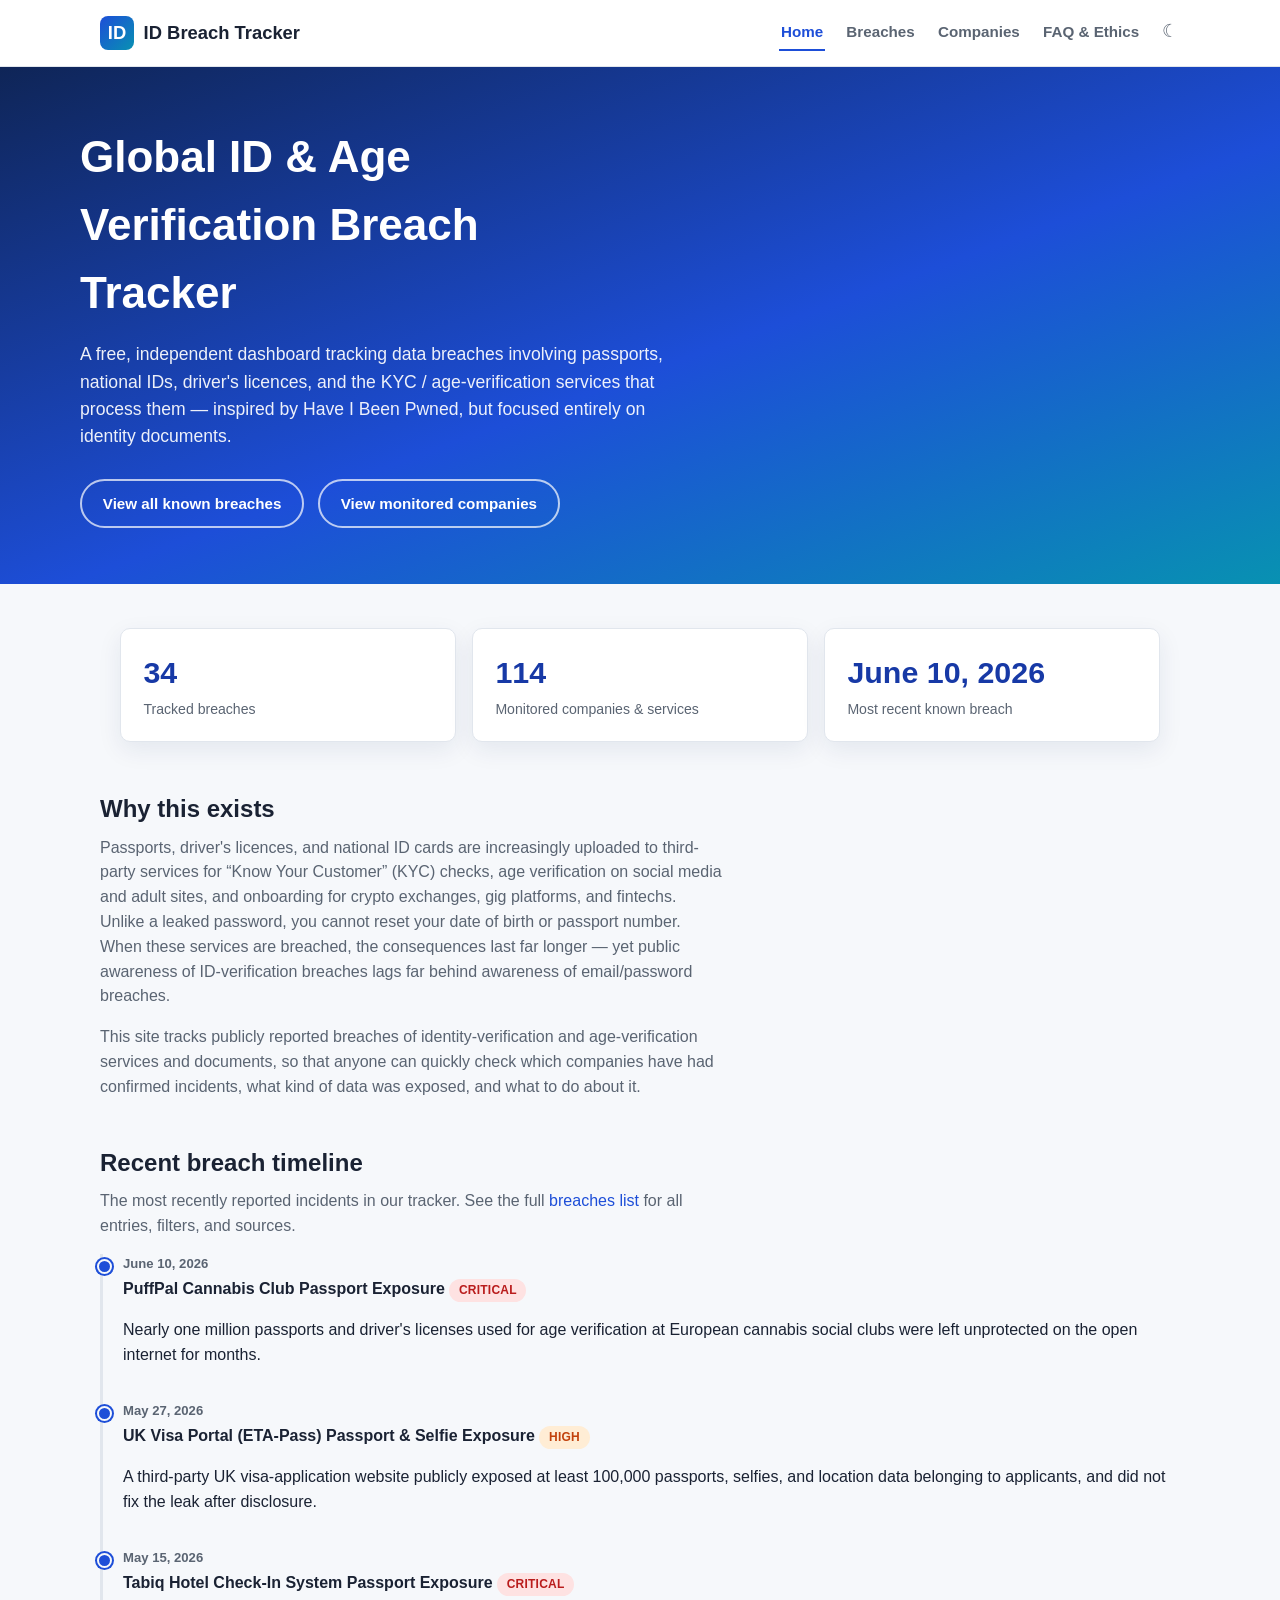
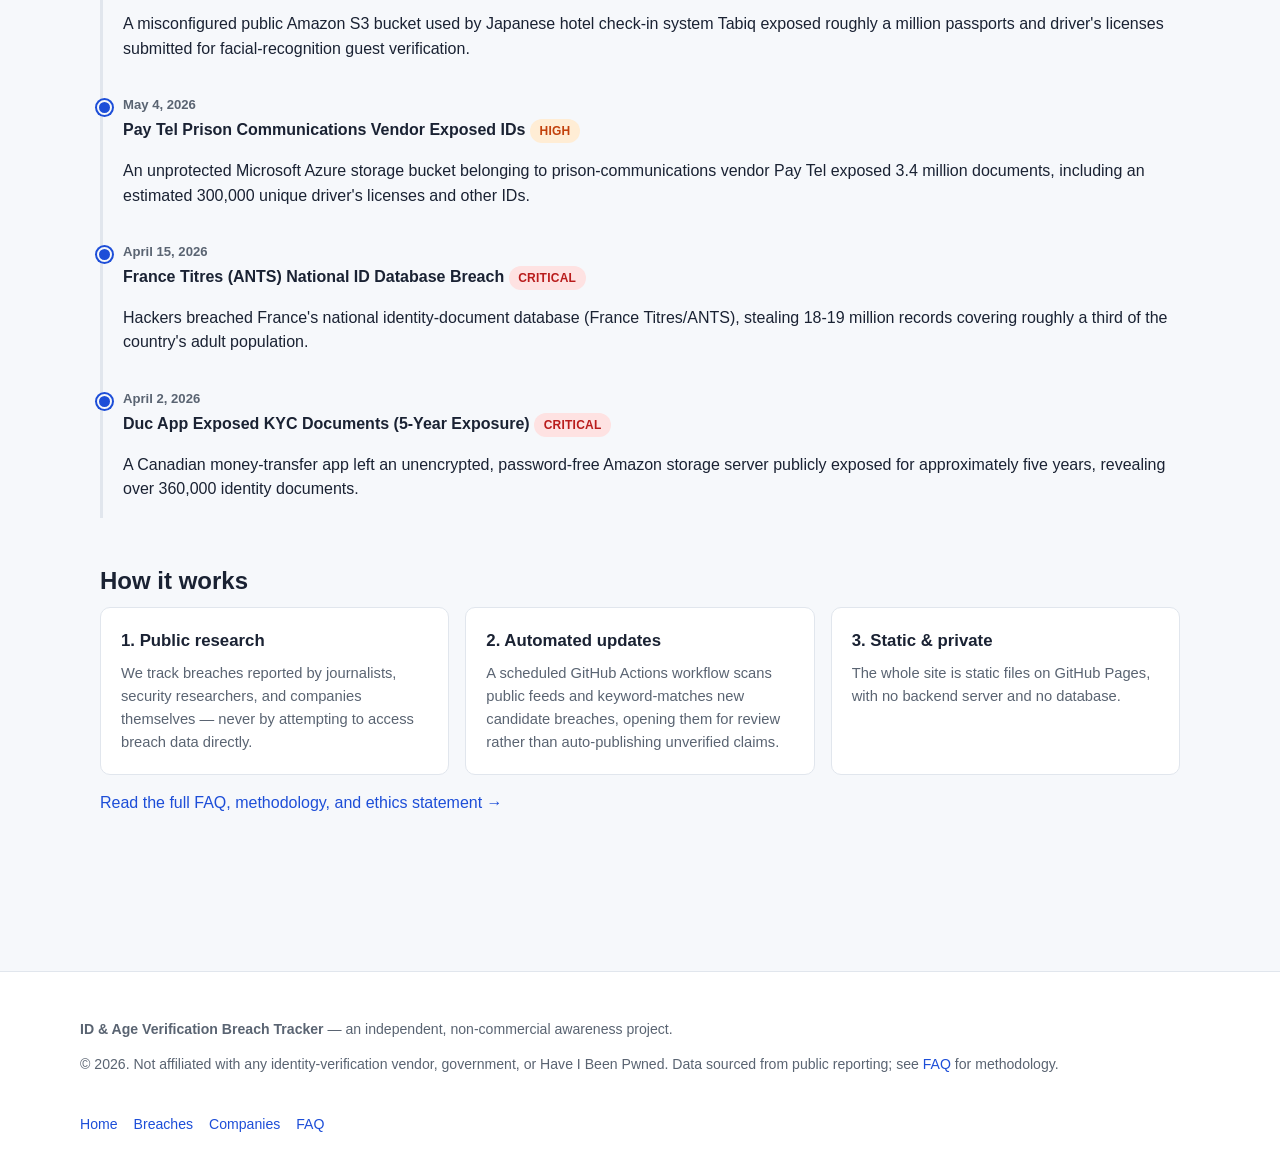
==== commit c143b733: "Bump asset version to v6 on index.html and breaches.html to load Batch 3 merge logic" ====
--- a/index.html
+++ b/index.html
@@ -6,7 +6,7 @@
 <title>Global ID & Age Verification Breach Tracker</title>
 <meta name="description" content="Track worldwide data breaches involving passports, national IDs, driver's licences, and KYC/age-verification services.">
 <link rel="icon" href="data:image/svg+xml,<svg xmlns=%22http://www.w3.org/2000/svg%22 viewBox=%220 0 100 100%22><rect width=%22100%22 height=%22100%22 rx=%2220%22 fill=%22%231d4ed8%22/><text x=%2250%22 y=%2265%22 font-size=%2250%22 fill=%22white%22 text-anchor=%22middle%22 font-family=%22sans-serif%22>ID</text></svg>">
-<link rel="stylesheet" href="styles.css?v=v5">
+<link rel="stylesheet" href="styles.css?v=v6">
 <script>
 (function() {
   try {
@@ -87,6 +87,6 @@
     </div>
   </footer>
 
-<script src="main.js?v=v5" defer></script>
+<script src="main.js?v=v6" defer></script>
 </body>
 </html>
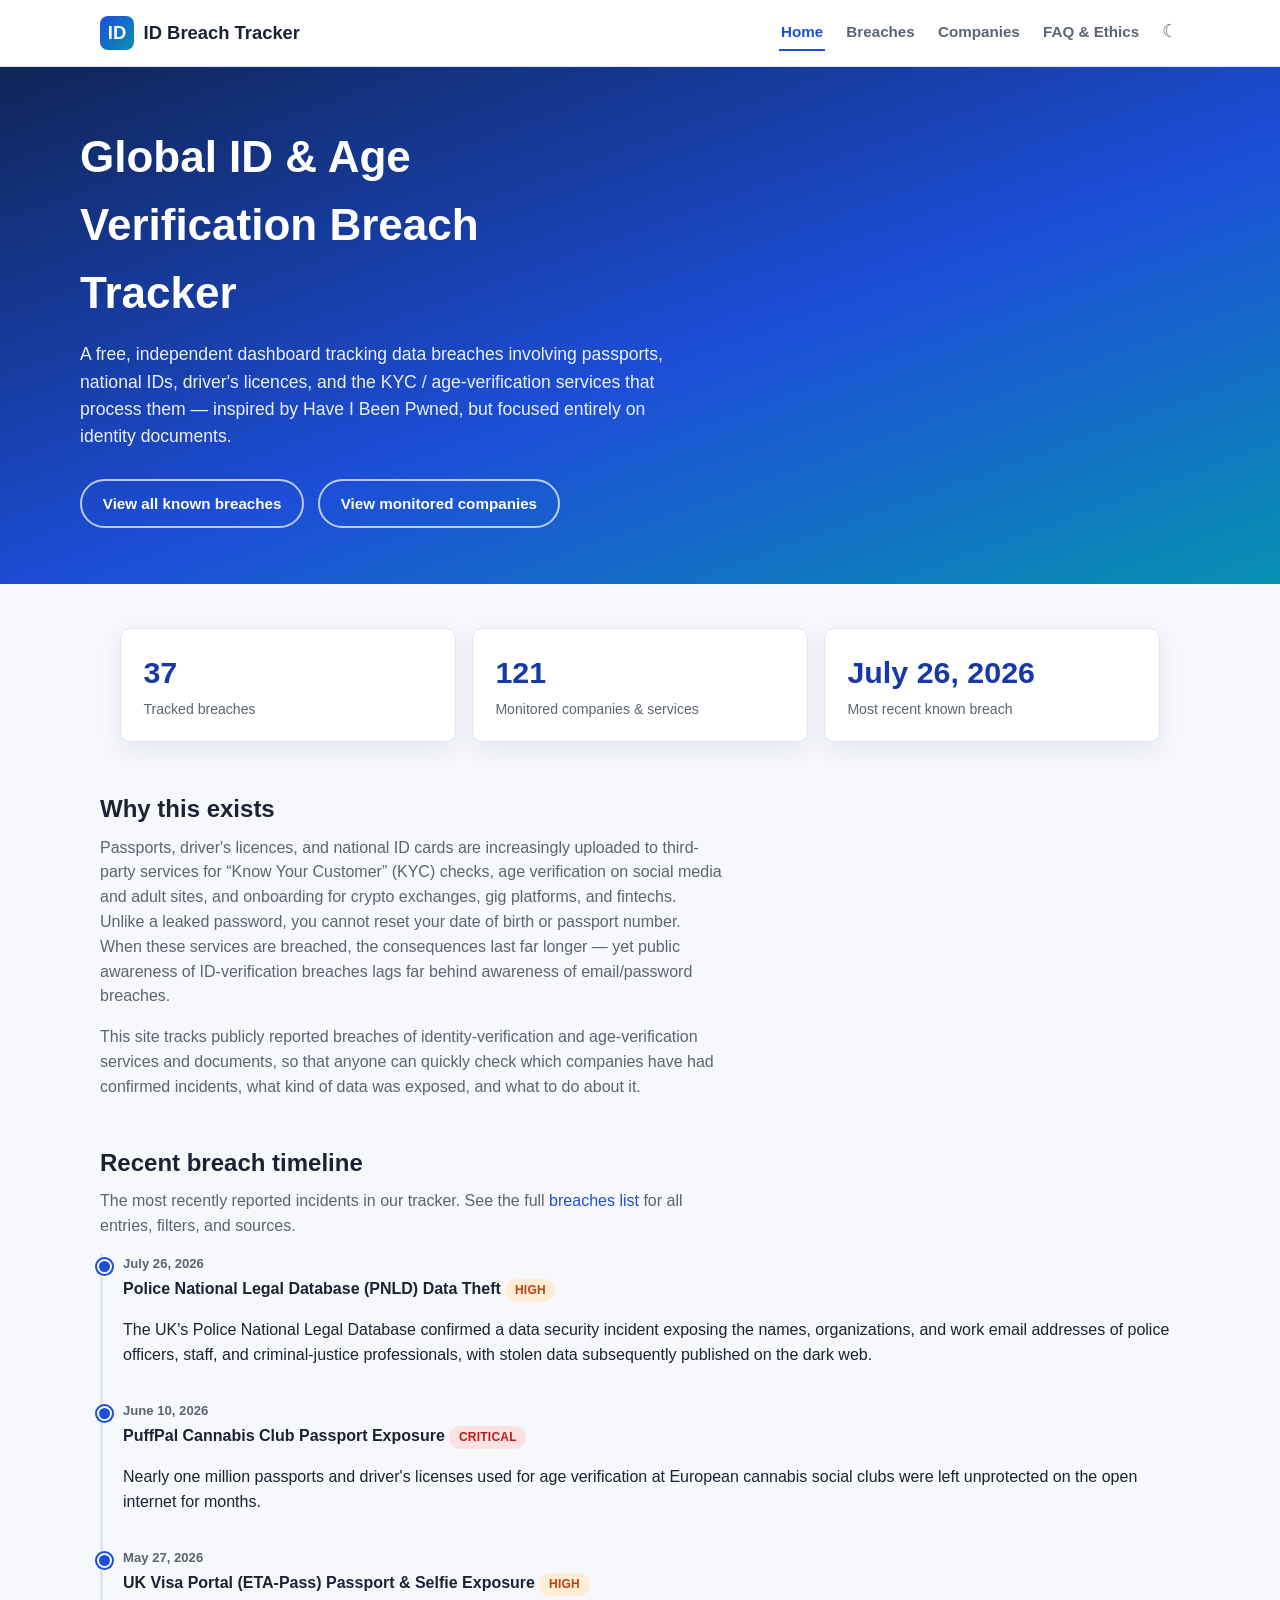
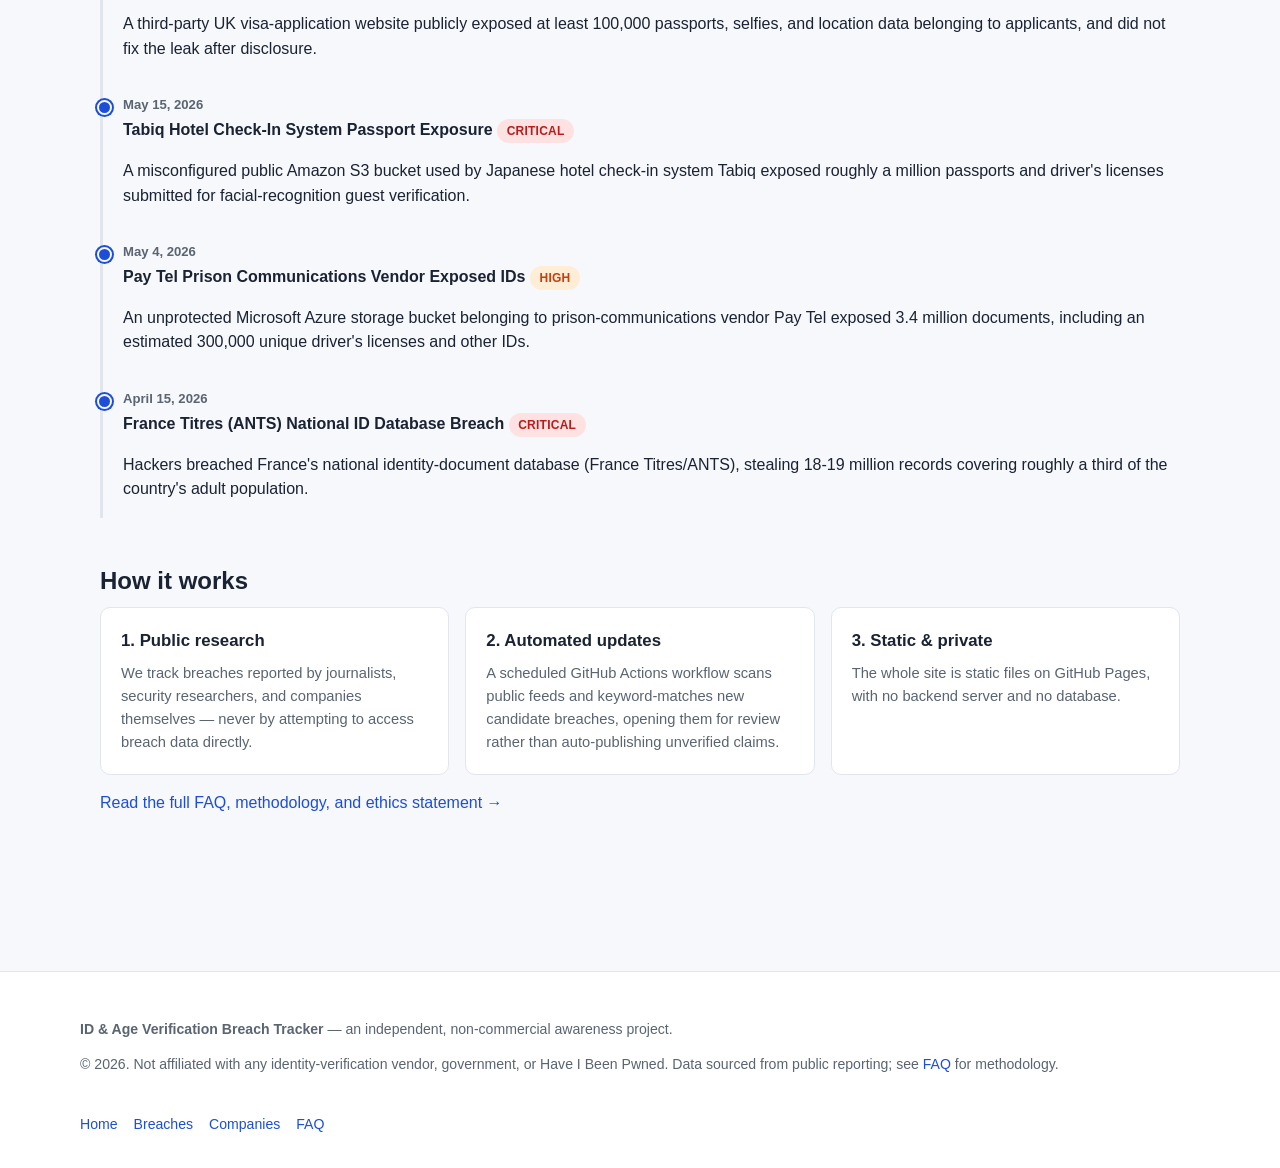
==== commit c0f05f2b: "Bump asset version to v7 on index.html and breaches.html to load Batch 4 merge logic" ====
--- a/index.html
+++ b/index.html
@@ -6,7 +6,7 @@
 <title>Global ID & Age Verification Breach Tracker</title>
 <meta name="description" content="Track worldwide data breaches involving passports, national IDs, driver's licences, and KYC/age-verification services.">
 <link rel="icon" href="data:image/svg+xml,<svg xmlns=%22http://www.w3.org/2000/svg%22 viewBox=%220 0 100 100%22><rect width=%22100%22 height=%22100%22 rx=%2220%22 fill=%22%231d4ed8%22/><text x=%2250%22 y=%2265%22 font-size=%2250%22 fill=%22white%22 text-anchor=%22middle%22 font-family=%22sans-serif%22>ID</text></svg>">
-<link rel="stylesheet" href="styles.css?v=v6">
+<link rel="stylesheet" href="styles.css?v=v7">
 <script>
 (function() {
   try {
@@ -87,6 +87,6 @@
     </div>
   </footer>
 
-<script src="main.js?v=v6" defer></script>
+<script src="main.js?v=v7" defer></script>
 </body>
 </html>
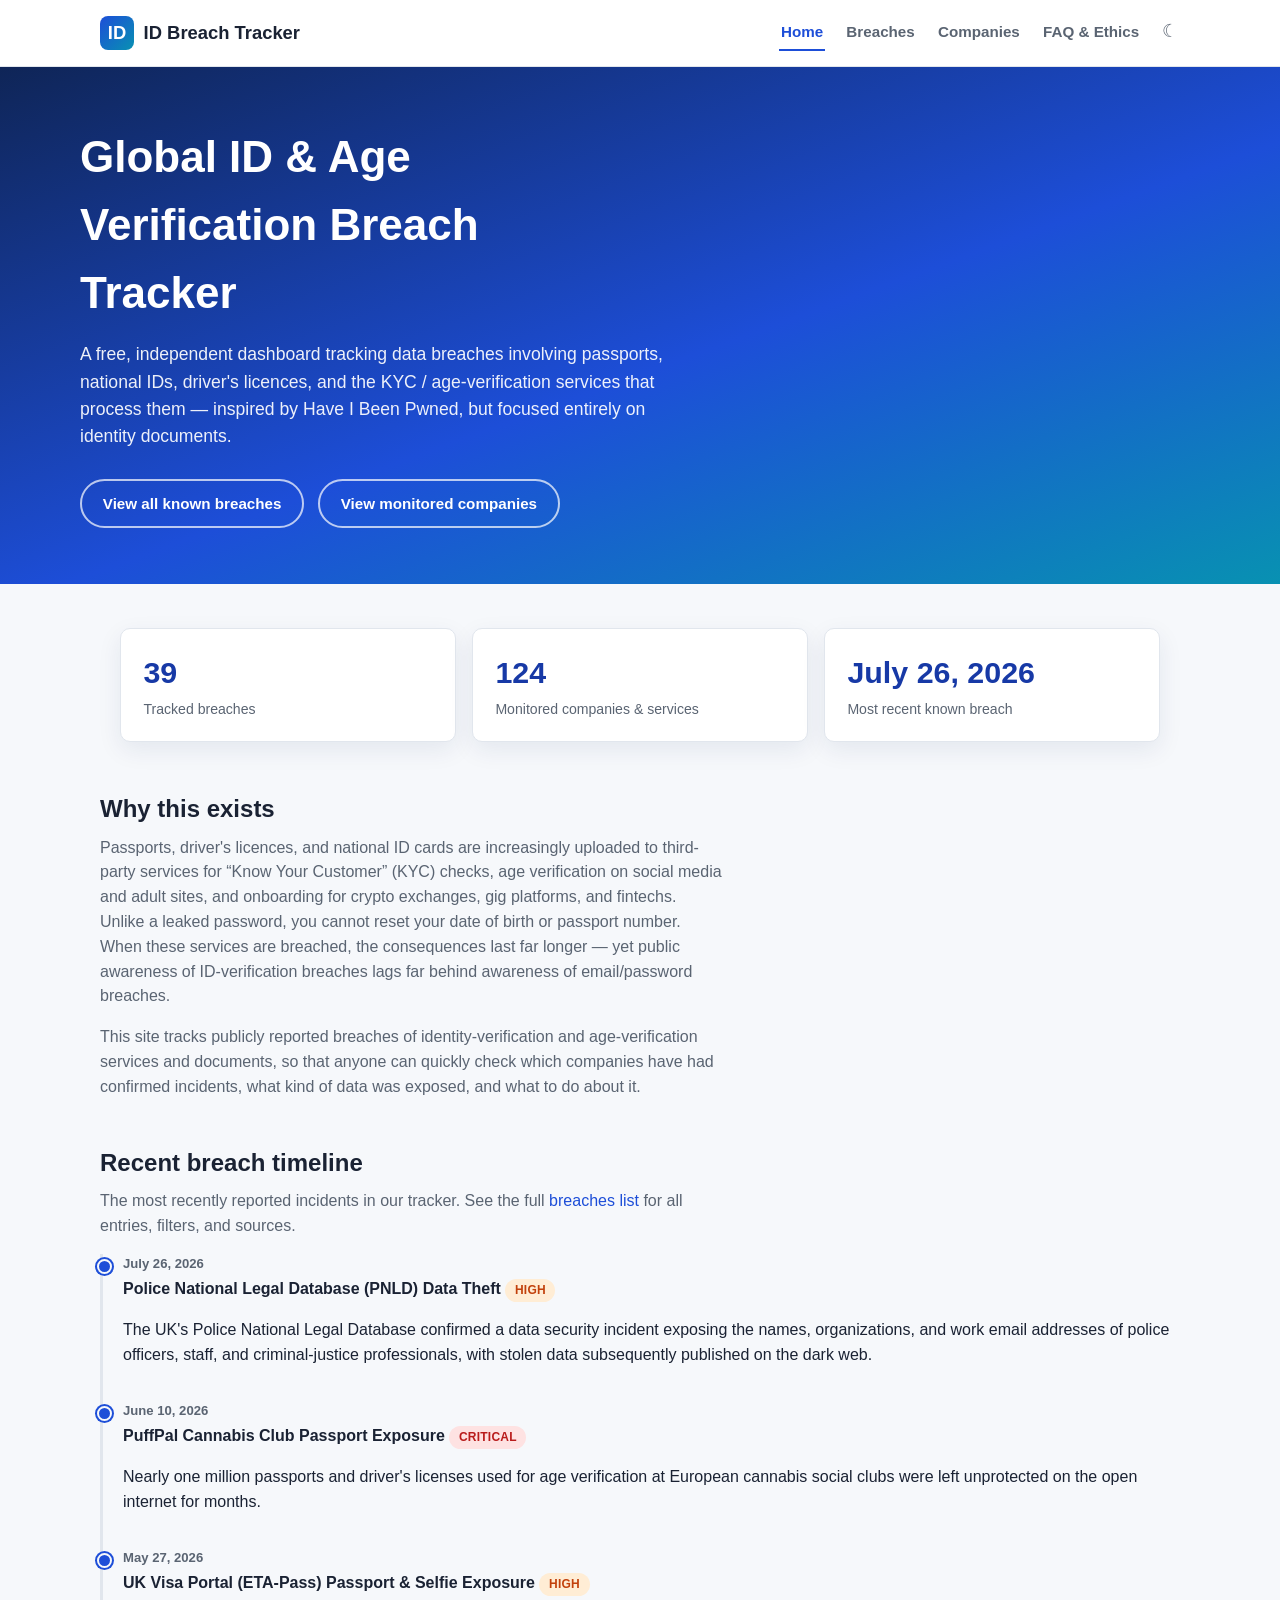
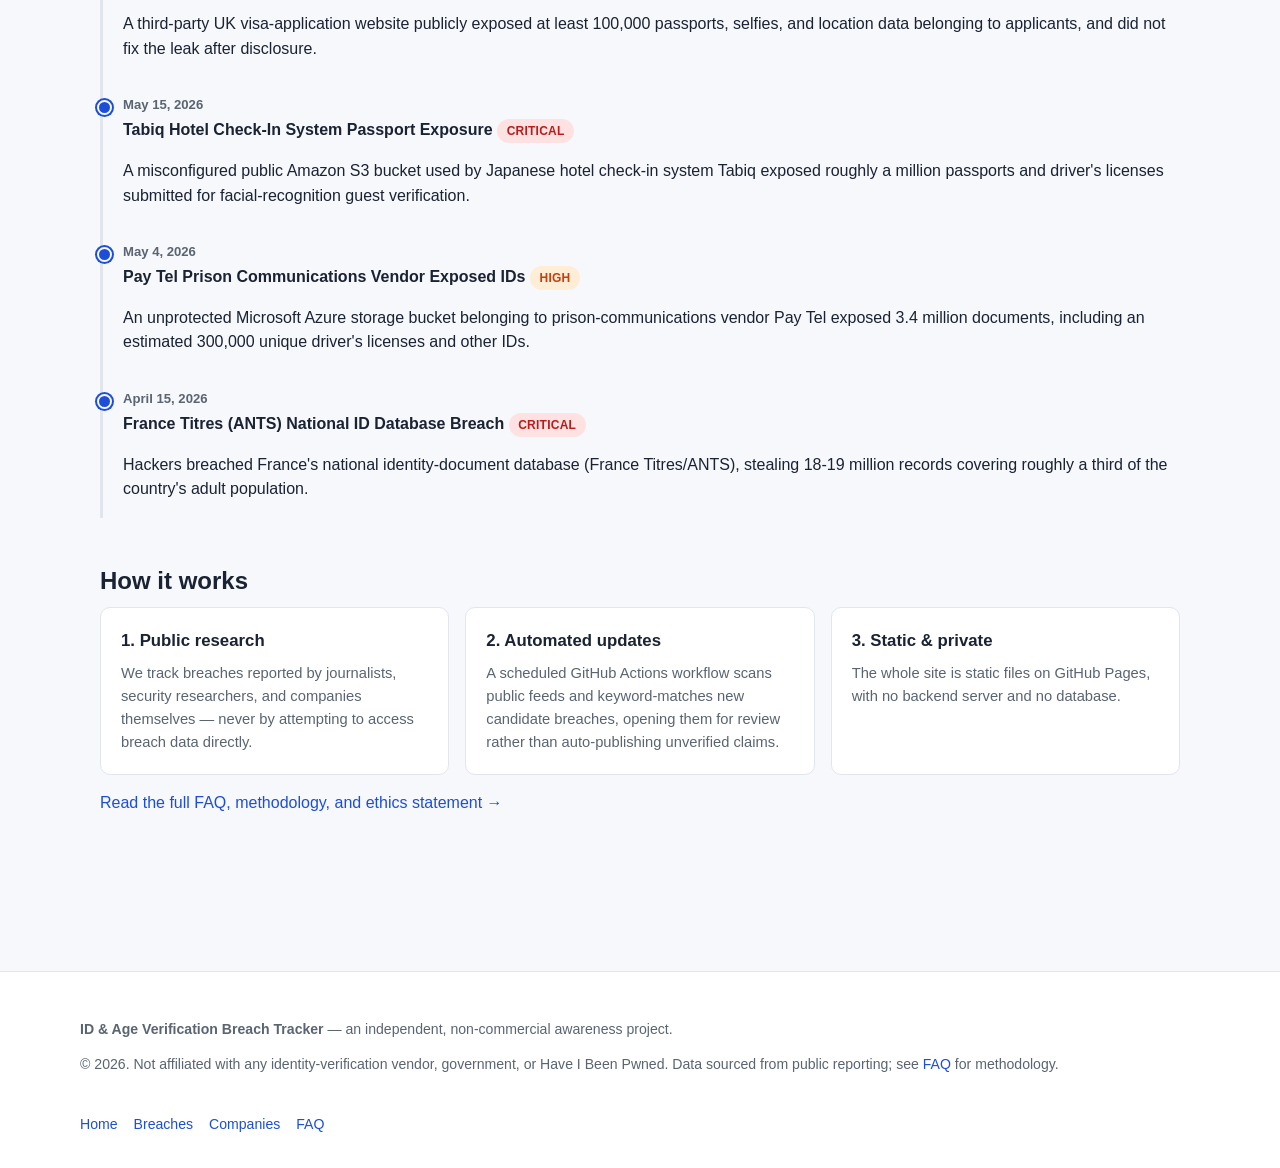
==== commit 7f295abc: "Bump asset version to v8 on index.html and breaches.html to load Batch 5 merge logic" ====
--- a/index.html
+++ b/index.html
@@ -6,7 +6,7 @@
 <title>Global ID & Age Verification Breach Tracker</title>
 <meta name="description" content="Track worldwide data breaches involving passports, national IDs, driver's licences, and KYC/age-verification services.">
 <link rel="icon" href="data:image/svg+xml,<svg xmlns=%22http://www.w3.org/2000/svg%22 viewBox=%220 0 100 100%22><rect width=%22100%22 height=%22100%22 rx=%2220%22 fill=%22%231d4ed8%22/><text x=%2250%22 y=%2265%22 font-size=%2250%22 fill=%22white%22 text-anchor=%22middle%22 font-family=%22sans-serif%22>ID</text></svg>">
-<link rel="stylesheet" href="styles.css?v=v7">
+<link rel="stylesheet" href="styles.css?v=v8">
 <script>
 (function() {
   try {
@@ -87,6 +87,6 @@
     </div>
   </footer>
 
-<script src="main.js?v=v7" defer></script>
+<script src="main.js?v=v8" defer></script>
 </body>
 </html>
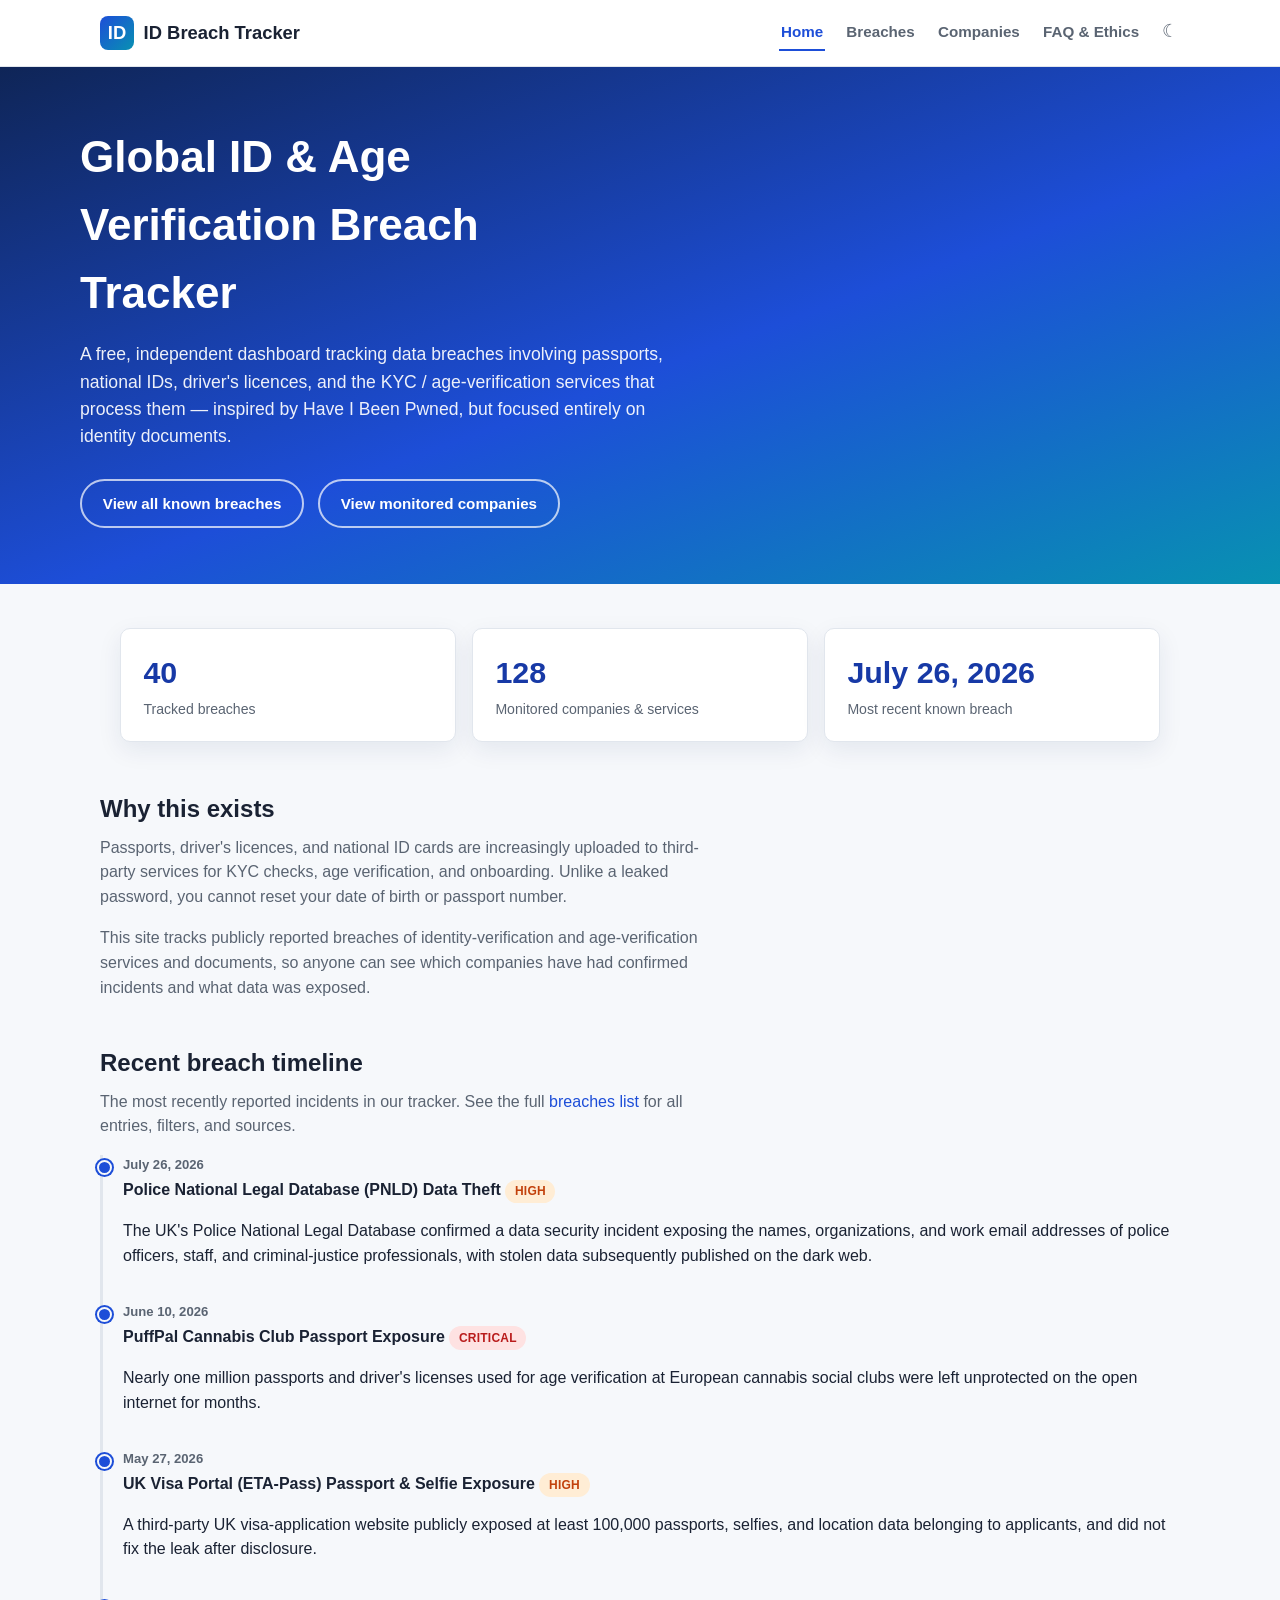
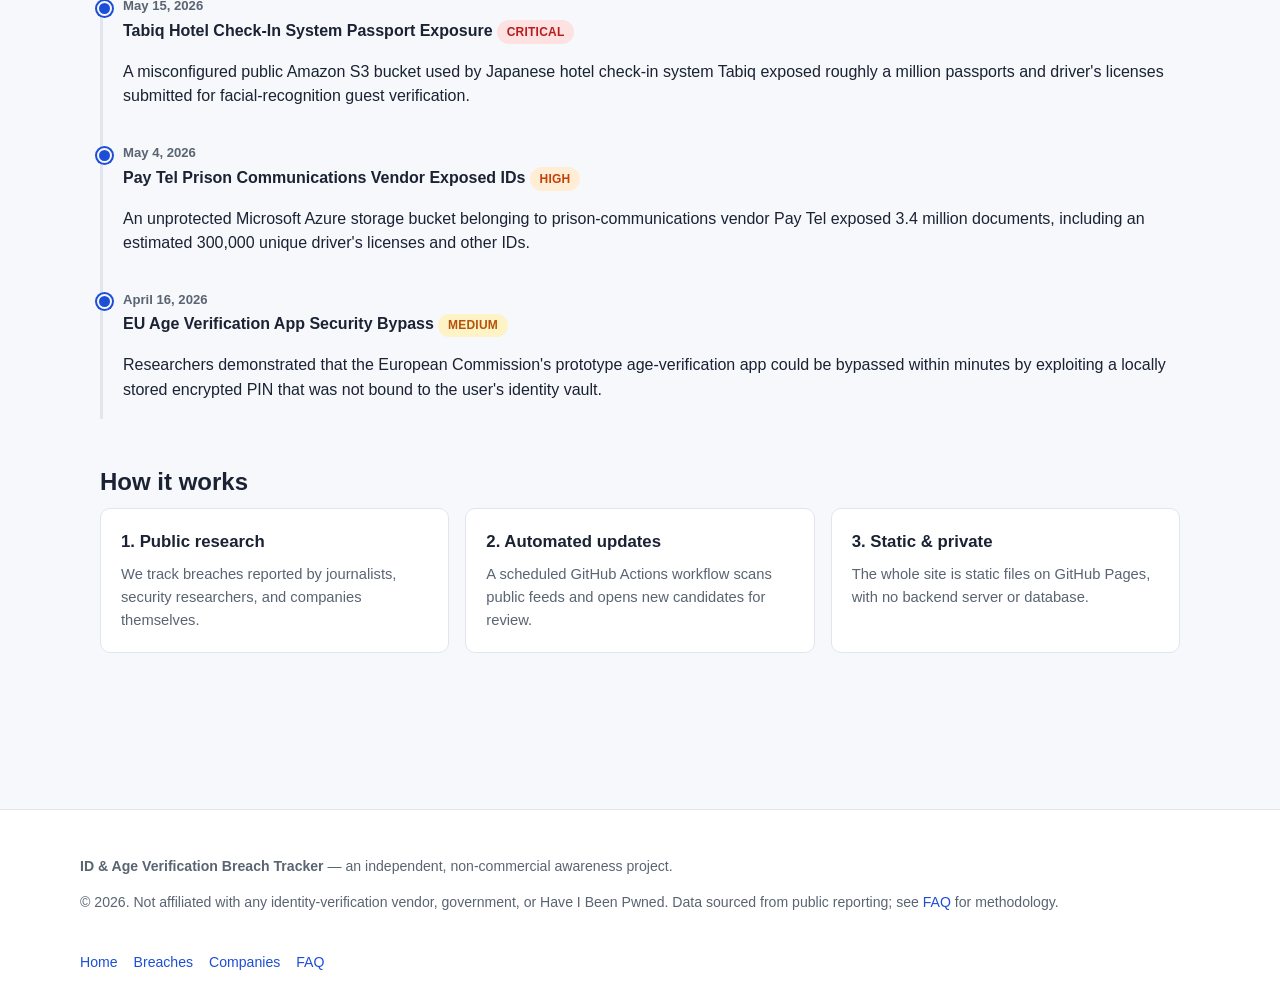
==== commit 9eb0e76f: "Bump asset version to v9 for generic reviewed-batch merger" ====
--- a/index.html
+++ b/index.html
@@ -1,92 +1,5 @@
 <!DOCTYPE html>
-<html lang="en">
-<head>
-<meta charset="UTF-8">
-<meta name="viewport" content="width=device-width, initial-scale=1.0">
-<title>Global ID & Age Verification Breach Tracker</title>
-<meta name="description" content="Track worldwide data breaches involving passports, national IDs, driver's licences, and KYC/age-verification services.">
-<link rel="icon" href="data:image/svg+xml,<svg xmlns=%22http://www.w3.org/2000/svg%22 viewBox=%220 0 100 100%22><rect width=%22100%22 height=%22100%22 rx=%2220%22 fill=%22%231d4ed8%22/><text x=%2250%22 y=%2265%22 font-size=%2250%22 fill=%22white%22 text-anchor=%22middle%22 font-family=%22sans-serif%22>ID</text></svg>">
-<link rel="stylesheet" href="styles.css?v=v8">
-<script>
-(function() {
-  try {
-    var stored = localStorage.getItem('id-breach-tracker-theme');
-    var theme = stored === 'dark' || stored === 'light' ? stored : (window.matchMedia('(prefers-color-scheme: dark)').matches ? 'dark' : 'light');
-    document.documentElement.setAttribute('data-theme', theme);
-  } catch (e) {}
-})();
-</script>
-</head>
-<body>
-  <a class="skip-link" href="#main-content">Skip to main content</a>
-  <header class="site-header">
-    <div class="header-inner">
-      <a class="brand" href="index.html">
-        <span class="brand-mark" aria-hidden="true">ID</span>
-        <span>ID Breach Tracker</span>
-      </a>
-      <nav class="main-nav" aria-label="Main navigation">
-        <a href="index.html" aria-current="page">Home</a>
-        <a href="breaches.html">Breaches</a>
-        <a href="companies.html">Companies</a>
-        <a href="faq.html">FAQ &amp; Ethics</a>
-        <button type="button" id="theme-toggle" class="theme-toggle" aria-pressed="false" aria-label="Switch to dark mode" title="Switch to dark mode">☾</button>
-      </nav>
-    </div>
-  </header>
-
-<main id="main-content">
-  <section class="hero">
-    <div class="hero-inner">
-      <h1>Global ID &amp; Age Verification Breach Tracker</h1>
-      <p class="lede">A free, independent dashboard tracking data breaches involving passports, national IDs, driver's licences, and the KYC / age-verification services that process them &mdash; inspired by Have I Been Pwned, but focused entirely on identity documents.</p>
-      <div class="hero-ctas">
-        <a class="btn btn-outline" href="breaches.html">View all known breaches</a>
-        <a class="btn btn-outline" href="companies.html">View monitored companies</a>
-      </div>
-    </div>
-  </section>
-  <div class="page-container" style="padding-top:0;">
-    <div class="stats-grid" id="home-stats" aria-label="Site statistics">
-      <div class="stat-card"><span class="stat-value">&hellip;</span><span class="stat-label">Loading stats</span></div>
-    </div>
-    <section aria-labelledby="what-heading">
-      <h2 id="what-heading">Why this exists</h2>
-      <p class="section-lede">Passports, driver's licences, and national ID cards are increasingly uploaded to third-party services for &ldquo;Know Your Customer&rdquo; (KYC) checks, age verification on social media and adult sites, and onboarding for crypto exchanges, gig platforms, and fintechs. Unlike a leaked password, you cannot reset your date of birth or passport number. When these services are breached, the consequences last far longer &mdash; yet public awareness of ID-verification breaches lags far behind awareness of email/password breaches.</p>
-      <p class="section-lede">This site tracks publicly reported breaches of identity-verification and age-verification services and documents, so that anyone can quickly check which companies have had confirmed incidents, what kind of data was exposed, and what to do about it.</p>
-    </section>
-    <section aria-labelledby="timeline-heading">
-      <h2 id="timeline-heading">Recent breach timeline</h2>
-      <p class="section-lede">The most recently reported incidents in our tracker. See the full <a href="breaches.html">breaches list</a> for all entries, filters, and sources.</p>
-      <div class="timeline" id="home-timeline" aria-live="polite"><p class="empty-state">Loading timeline&hellip;</p></div>
-    </section>
-    <section aria-labelledby="how-heading">
-      <h2 id="how-heading">How it works</h2>
-      <div class="card-grid">
-        <div class="card"><h3>1. Public research</h3><p>We track breaches reported by journalists, security researchers, and companies themselves &mdash; never by attempting to access breach data directly.</p></div>
-        <div class="card"><h3>2. Automated updates</h3><p>A scheduled GitHub Actions workflow scans public feeds and keyword-matches new candidate breaches, opening them for review rather than auto-publishing unverified claims.</p></div>
-        <div class="card"><h3>3. Static &amp; private</h3><p>The whole site is static files on GitHub Pages, with no backend server and no database.</p></div>
-      </div>
-      <p><a href="faq.html">Read the full FAQ, methodology, and ethics statement →</a></p>
-    </section>
-  </div>
-
-</main>
-  <footer class="site-footer">
-    <div class="footer-inner">
-      <div>
-        <p><strong>ID &amp; Age Verification Breach Tracker</strong> &mdash; an independent, non-commercial awareness project.</p>
-        <p>&copy; <span id="footer-year">2026</span>. Not affiliated with any identity-verification vendor, government, or Have I Been Pwned. Data sourced from public reporting; see <a href="faq.html">FAQ</a> for methodology.</p>
-      </div>
-      <div class="footer-links">
-        <a href="index.html">Home</a>
-        <a href="breaches.html">Breaches</a>
-        <a href="companies.html">Companies</a>
-        <a href="faq.html">FAQ</a>
-      </div>
-    </div>
-  </footer>
-
-<script src="main.js?v=v8" defer></script>
-</body>
-</html>
+<html lang="en"><head><meta charset="UTF-8"><meta name="viewport" content="width=device-width, initial-scale=1.0"><title>Global ID & Age Verification Breach Tracker</title><meta name="description" content="Track worldwide data breaches involving passports, national IDs, driver's licences, and KYC/age-verification services."><link rel="stylesheet" href="styles.css?v=v9"><script>
+(function(){try{var s=localStorage.getItem('id-breach-tracker-theme');var t=s==='dark'||s==='light'?s:(window.matchMedia('(prefers-color-scheme: dark)').matches?'dark':'light');document.documentElement.setAttribute('data-theme',t)}catch(e){}})();
+</script></head><body>
+<a class="skip-link" href="#main-content">Skip to main content</a><header class="site-header"><div class="header-inner"><a class="brand" href="index.html"><span class="brand-mark" aria-hidden="true">ID</span><span>ID Breach Tracker</span></a><nav class="main-nav" aria-label="Main navigation"><a href="index.html" aria-current="page">Home</a><a href="breaches.html">Breaches</a><a href="companies.html">Companies</a><a href="faq.html">FAQ &amp; Ethics</a><button type="button" id="theme-toggle" class="theme-toggle" aria-pressed="false" aria-label="Switch to dark mode" title="Switch to dark mode">☾</button></nav></div></header><main id="main-content"><section class="hero"><div class="hero-inner"><h1>Global ID &amp; Age Verification Breach Tracker</h1><p class="lede">A free, independent dashboard tracking data breaches involving passports, national IDs, driver's licences, and the KYC / age-verification services that process them — inspired by Have I Been Pwned, but focused entirely on identity documents.</p><div class="hero-ctas"><a class="btn btn-outline" href="breaches.html">View all known breaches</a><a class="btn btn-outline" href="companies.html">View monitored companies</a></div></div></section><div class="page-container" style="padding-top:0;"><div class="stats-grid" id="home-stats" aria-label="Site statistics"><div class="stat-card"><span class="stat-value">&hellip;</span><span class="stat-label">Loading stats</span></div></div><section><h2>Why this exists</h2><p class="section-lede">Passports, driver's licences, and national ID cards are increasingly uploaded to third-party services for KYC checks, age verification, and onboarding. Unlike a leaked password, you cannot reset your date of birth or passport number.</p><p class="section-lede">This site tracks publicly reported breaches of identity-verification and age-verification services and documents, so anyone can see which companies have had confirmed incidents and what data was exposed.</p></section><section><h2>Recent breach timeline</h2><p class="section-lede">The most recently reported incidents in our tracker. See the full <a href="breaches.html">breaches list</a> for all entries, filters, and sources.</p><div class="timeline" id="home-timeline" aria-live="polite"><p class="empty-state">Loading timeline&hellip;</p></div></section><section><h2>How it works</h2><div class="card-grid"><div class="card"><h3>1. Public research</h3><p>We track breaches reported by journalists, security researchers, and companies themselves.</p></div><div class="card"><h3>2. Automated updates</h3><p>A scheduled GitHub Actions workflow scans public feeds and opens new candidates for review.</p></div><div class="card"><h3>3. Static &amp; private</h3><p>The whole site is static files on GitHub Pages, with no backend server or database.</p></div></div></section></div></main><footer class="site-footer"><div class="footer-inner"><div><p><strong>ID &amp; Age Verification Breach Tracker</strong> — an independent, non-commercial awareness project.</p><p>&copy; <span id="footer-year">2026</span>. Not affiliated with any identity-verification vendor, government, or Have I Been Pwned. Data sourced from public reporting; see <a href="faq.html">FAQ</a> for methodology.</p></div><div class="footer-links"><a href="index.html">Home</a><a href="breaches.html">Breaches</a><a href="companies.html">Companies</a><a href="faq.html">FAQ</a></div></div></footer><script src="main.js?v=v9" defer></script></body></html>
